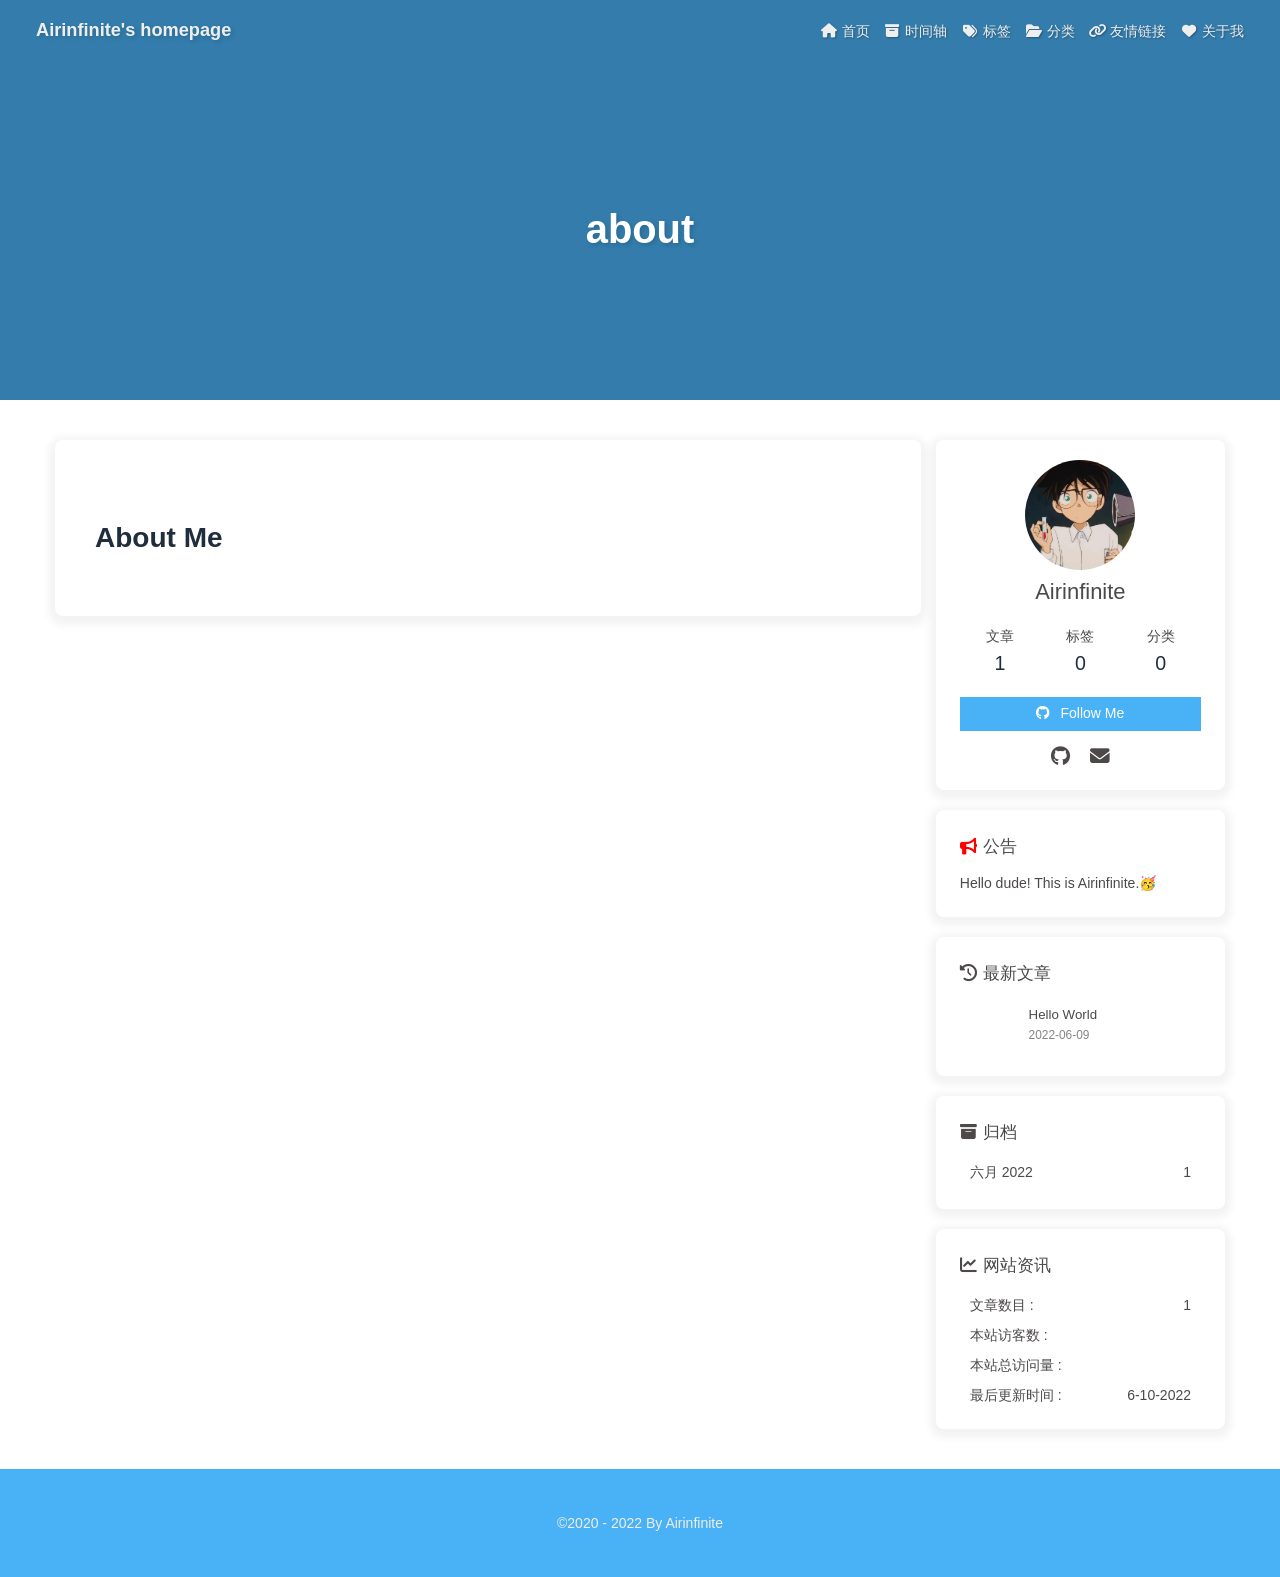
==== about/index.html @ 90420b39 "Site updated: 2022-06-10 19:58:50" ====
<!DOCTYPE html><html lang="zh-CN" data-theme="light"><head><meta charset="UTF-8"><meta http-equiv="X-UA-Compatible" content="IE=edge"><meta name="viewport" content="width=device-width, initial-scale=1.0, maximum-scale=1.0, user-scalable=no"><title>about | Airinfinite's homepage</title><meta name="author" content="Airinfinite"><meta name="copyright" content="Airinfinite"><meta name="format-detection" content="telephone=no"><meta name="theme-color" content="#ffffff"><meta name="description" content="About Me">
<meta property="og:type" content="website">
<meta property="og:title" content="about">
<meta property="og:url" content="https://airinfinite.cn/about/index.html">
<meta property="og:site_name" content="Airinfinite&#39;s homepage">
<meta property="og:description" content="About Me">
<meta property="og:locale" content="zh_CN">
<meta property="og:image" content="[data-uri]">
<meta property="article:published_time" content="2022-06-10T11:53:20.000Z">
<meta property="article:modified_time" content="2022-06-10T11:53:51.225Z">
<meta property="article:author" content="Airinfinite">
<meta name="twitter:card" content="summary">
<meta name="twitter:image" content="[data-uri]"><link rel="shortcut icon" href="/img/favicon.png"><link rel="canonical" href="https://airinfinite.cn/about/"><link rel="preconnect" href="//cdn.jsdelivr.net"/><link rel="preconnect" href="//busuanzi.ibruce.info"/><link rel="stylesheet" href="/css/index.css"><link rel="stylesheet" href="https://cdn.jsdelivr.net/npm/@fortawesome/fontawesome-free@6/css/all.min.css" media="print" onload="this.media='all'"><link rel="stylesheet" href="https://cdn.jsdelivr.net/npm/@fancyapps/ui/dist/fancybox.css" media="print" onload="this.media='all'"><script>const GLOBAL_CONFIG = { 
  root: '/',
  algolia: undefined,
  localSearch: undefined,
  translate: undefined,
  noticeOutdate: undefined,
  highlight: {"plugin":"highlighjs","highlightCopy":true,"highlightLang":true,"highlightHeightLimit":false},
  copy: {
    success: '复制成功',
    error: '复制错误',
    noSupport: '浏览器不支持'
  },
  relativeDate: {
    homepage: false,
    post: false
  },
  runtime: '',
  date_suffix: {
    just: '刚刚',
    min: '分钟前',
    hour: '小时前',
    day: '天前',
    month: '个月前'
  },
  copyright: undefined,
  lightbox: 'fancybox',
  Snackbar: undefined,
  source: {
    justifiedGallery: {
      js: 'https://cdn.jsdelivr.net/npm/flickr-justified-gallery@2/dist/fjGallery.min.js',
      css: 'https://cdn.jsdelivr.net/npm/flickr-justified-gallery@2/dist/fjGallery.min.css'
    }
  },
  isPhotoFigcaption: false,
  islazyload: false,
  isAnchor: false
}</script><script id="config-diff">var GLOBAL_CONFIG_SITE = {
  title: 'about',
  isPost: false,
  isHome: false,
  isHighlightShrink: false,
  isToc: false,
  postUpdate: '2022-06-10 19:53:51'
}</script><noscript><style type="text/css">
  #nav {
    opacity: 1
  }
  .justified-gallery img {
    opacity: 1
  }

  #recent-posts time,
  #post-meta time {
    display: inline !important
  }
</style></noscript><script>(win=>{
    win.saveToLocal = {
      set: function setWithExpiry(key, value, ttl) {
        if (ttl === 0) return
        const now = new Date()
        const expiryDay = ttl * 86400000
        const item = {
          value: value,
          expiry: now.getTime() + expiryDay,
        }
        localStorage.setItem(key, JSON.stringify(item))
      },

      get: function getWithExpiry(key) {
        const itemStr = localStorage.getItem(key)

        if (!itemStr) {
          return undefined
        }
        const item = JSON.parse(itemStr)
        const now = new Date()

        if (now.getTime() > item.expiry) {
          localStorage.removeItem(key)
          return undefined
        }
        return item.value
      }
    }
  
    win.getScript = url => new Promise((resolve, reject) => {
      const script = document.createElement('script')
      script.src = url
      script.async = true
      script.onerror = reject
      script.onload = script.onreadystatechange = function() {
        const loadState = this.readyState
        if (loadState && loadState !== 'loaded' && loadState !== 'complete') return
        script.onload = script.onreadystatechange = null
        resolve()
      }
      document.head.appendChild(script)
    })
  
      win.activateDarkMode = function () {
        document.documentElement.setAttribute('data-theme', 'dark')
        if (document.querySelector('meta[name="theme-color"]') !== null) {
          document.querySelector('meta[name="theme-color"]').setAttribute('content', '#0d0d0d')
        }
      }
      win.activateLightMode = function () {
        document.documentElement.setAttribute('data-theme', 'light')
        if (document.querySelector('meta[name="theme-color"]') !== null) {
          document.querySelector('meta[name="theme-color"]').setAttribute('content', '#ffffff')
        }
      }
      const t = saveToLocal.get('theme')
    
          const isDarkMode = window.matchMedia('(prefers-color-scheme: dark)').matches
          const isLightMode = window.matchMedia('(prefers-color-scheme: light)').matches
          const isNotSpecified = window.matchMedia('(prefers-color-scheme: no-preference)').matches
          const hasNoSupport = !isDarkMode && !isLightMode && !isNotSpecified

          if (t === undefined) {
            if (isLightMode) activateLightMode()
            else if (isDarkMode) activateDarkMode()
            else if (isNotSpecified || hasNoSupport) {
              const now = new Date()
              const hour = now.getHours()
              const isNight = hour <= 6 || hour >= 18
              isNight ? activateDarkMode() : activateLightMode()
            }
            window.matchMedia('(prefers-color-scheme: dark)').addListener(function (e) {
              if (saveToLocal.get('theme') === undefined) {
                e.matches ? activateDarkMode() : activateLightMode()
              }
            })
          } else if (t === 'light') activateLightMode()
          else activateDarkMode()
        
      const asideStatus = saveToLocal.get('aside-status')
      if (asideStatus !== undefined) {
        if (asideStatus === 'hide') {
          document.documentElement.classList.add('hide-aside')
        } else {
          document.documentElement.classList.remove('hide-aside')
        }
      }
    
    const detectApple = () => {
      if(/iPad|iPhone|iPod|Macintosh/.test(navigator.userAgent)){
        document.documentElement.classList.add('apple')
      }
    }
    detectApple()
    })(window)</script><meta name="generator" content="Hexo 6.2.0"></head><body><div id="sidebar"><div id="menu-mask"></div><div id="sidebar-menus"><div class="avatar-img is-center"><img src="/./img/avator.jpeg" onerror="onerror=null;src='/img/friend_404.gif'" alt="avatar"/></div><div class="sidebar-site-data site-data is-center"><a href="/archives/"><div class="headline">文章</div><div class="length-num">1</div></a><a href="/tags/"><div class="headline">标签</div><div class="length-num">0</div></a><a href="/categories/"><div class="headline">分类</div><div class="length-num">0</div></a></div><hr/><div class="menus_items"><div class="menus_item"><a class="site-page" href="/"><i class="fa-fw fas fa-home"></i><span> 首页</span></a></div><div class="menus_item"><a class="site-page" href="/archives/"><i class="fa-fw fas fa-archive"></i><span> 时间轴</span></a></div><div class="menus_item"><a class="site-page" href="/tags/"><i class="fa-fw fas fa-tags"></i><span> 标签</span></a></div><div class="menus_item"><a class="site-page" href="/categories/"><i class="fa-fw fas fa-folder-open"></i><span> 分类</span></a></div><div class="menus_item"><a class="site-page" href="/link/"><i class="fa-fw fas fa-link"></i><span> 友情链接</span></a></div><div class="menus_item"><a class="site-page" href="/about/"><i class="fa-fw fas fa-heart"></i><span> 关于我</span></a></div></div></div></div><div class="page" id="body-wrap"><header class="not-home-page" id="page-header"><nav id="nav"><span id="blog_name"><a id="site-name" href="/">Airinfinite's homepage</a></span><div id="menus"><div class="menus_items"><div class="menus_item"><a class="site-page" href="/"><i class="fa-fw fas fa-home"></i><span> 首页</span></a></div><div class="menus_item"><a class="site-page" href="/archives/"><i class="fa-fw fas fa-archive"></i><span> 时间轴</span></a></div><div class="menus_item"><a class="site-page" href="/tags/"><i class="fa-fw fas fa-tags"></i><span> 标签</span></a></div><div class="menus_item"><a class="site-page" href="/categories/"><i class="fa-fw fas fa-folder-open"></i><span> 分类</span></a></div><div class="menus_item"><a class="site-page" href="/link/"><i class="fa-fw fas fa-link"></i><span> 友情链接</span></a></div><div class="menus_item"><a class="site-page" href="/about/"><i class="fa-fw fas fa-heart"></i><span> 关于我</span></a></div></div><div id="toggle-menu"><a class="site-page"><i class="fas fa-bars fa-fw"></i></a></div></div></nav><div id="page-site-info"><h1 id="site-title">about</h1></div></header><main class="layout" id="content-inner"><div id="page"><div id="article-container"><h1 id="About-Me"><a href="#About-Me" class="headerlink" title="About Me"></a>About Me</h1></div></div><div class="aside-content" id="aside-content"><div class="card-widget card-info"><div class="is-center"><div class="avatar-img"><img src="/./img/avator.jpeg" onerror="this.onerror=null;this.src='/img/friend_404.gif'" alt="avatar"/></div><div class="author-info__name">Airinfinite</div><div class="author-info__description"></div></div><div class="card-info-data site-data is-center"><a href="/archives/"><div class="headline">文章</div><div class="length-num">1</div></a><a href="/tags/"><div class="headline">标签</div><div class="length-num">0</div></a><a href="/categories/"><div class="headline">分类</div><div class="length-num">0</div></a></div><a id="card-info-btn" target="_blank" rel="noopener" href="https://github.com/airinfinite"><i class="fab fa-github"></i><span>Follow Me</span></a><div class="card-info-social-icons is-center"><a class="social-icon" href="https://github.com/airinfinite" target="_blank" title="Github"><i class="fab fa-github"></i></a><a class="social-icon" href="mailto:airinfinite@gmail.com" target="_blank" title="Email"><i class="fas fa-envelope"></i></a></div></div><div class="card-widget card-announcement"><div class="item-headline"><i class="fas fa-bullhorn fa-shake"></i><span>公告</span></div><div class="announcement_content">Hello dude! This is Airinfinite.🥳</div></div><div class="sticky_layout"><div class="card-widget card-recent-post"><div class="item-headline"><i class="fas fa-history"></i><span>最新文章</span></div><div class="aside-list"><div class="aside-list-item"><a class="thumbnail" href="/2022/06/09/hello-world/" title="Hello World"><img src="[data-uri]" onerror="this.onerror=null;this.src='/img/404.jpg'" alt="Hello World"/></a><div class="content"><a class="title" href="/2022/06/09/hello-world/" title="Hello World">Hello World</a><time datetime="2022-06-09T02:58:01.010Z" title="发表于 2022-06-09 10:58:01">2022-06-09</time></div></div></div></div><div class="card-widget card-archives"><div class="item-headline"><i class="fas fa-archive"></i><span>归档</span></div><ul class="card-archive-list"><li class="card-archive-list-item"><a class="card-archive-list-link" href="/archives/2022/06/"><span class="card-archive-list-date">六月 2022</span><span class="card-archive-list-count">1</span></a></li></ul></div><div class="card-widget card-webinfo"><div class="item-headline"><i class="fas fa-chart-line"></i><span>网站资讯</span></div><div class="webinfo"><div class="webinfo-item"><div class="item-name">文章数目 :</div><div class="item-count">1</div></div><div class="webinfo-item"><div class="item-name">本站访客数 :</div><div class="item-count" id="busuanzi_value_site_uv"></div></div><div class="webinfo-item"><div class="item-name">本站总访问量 :</div><div class="item-count" id="busuanzi_value_site_pv"></div></div><div class="webinfo-item"><div class="item-name">最后更新时间 :</div><div class="item-count" id="last-push-date" data-lastPushDate="2022-06-10T11:58:47.302Z"></div></div></div></div></div></div></main><footer id="footer"><div id="footer-wrap"><div class="copyright">&copy;2020 - 2022 By Airinfinite</div></div></footer></div><div id="rightside"><div id="rightside-config-hide"><button id="darkmode" type="button" title="浅色和深色模式转换"><i class="fas fa-adjust"></i></button><button id="hide-aside-btn" type="button" title="单栏和双栏切换"><i class="fas fa-arrows-alt-h"></i></button></div><div id="rightside-config-show"><button id="rightside_config" type="button" title="设置"><i class="fas fa-cog fa-spin"></i></button><button id="go-up" type="button" title="回到顶部"><i class="fas fa-arrow-up"></i></button></div></div><div><script src="/js/utils.js"></script><script src="/js/main.js"></script><script src="https://cdn.jsdelivr.net/npm/@fancyapps/ui/dist/fancybox.umd.js"></script><div class="js-pjax"></div><script async data-pjax src="//busuanzi.ibruce.info/busuanzi/2.3/busuanzi.pure.mini.js"></script></div></body></html>
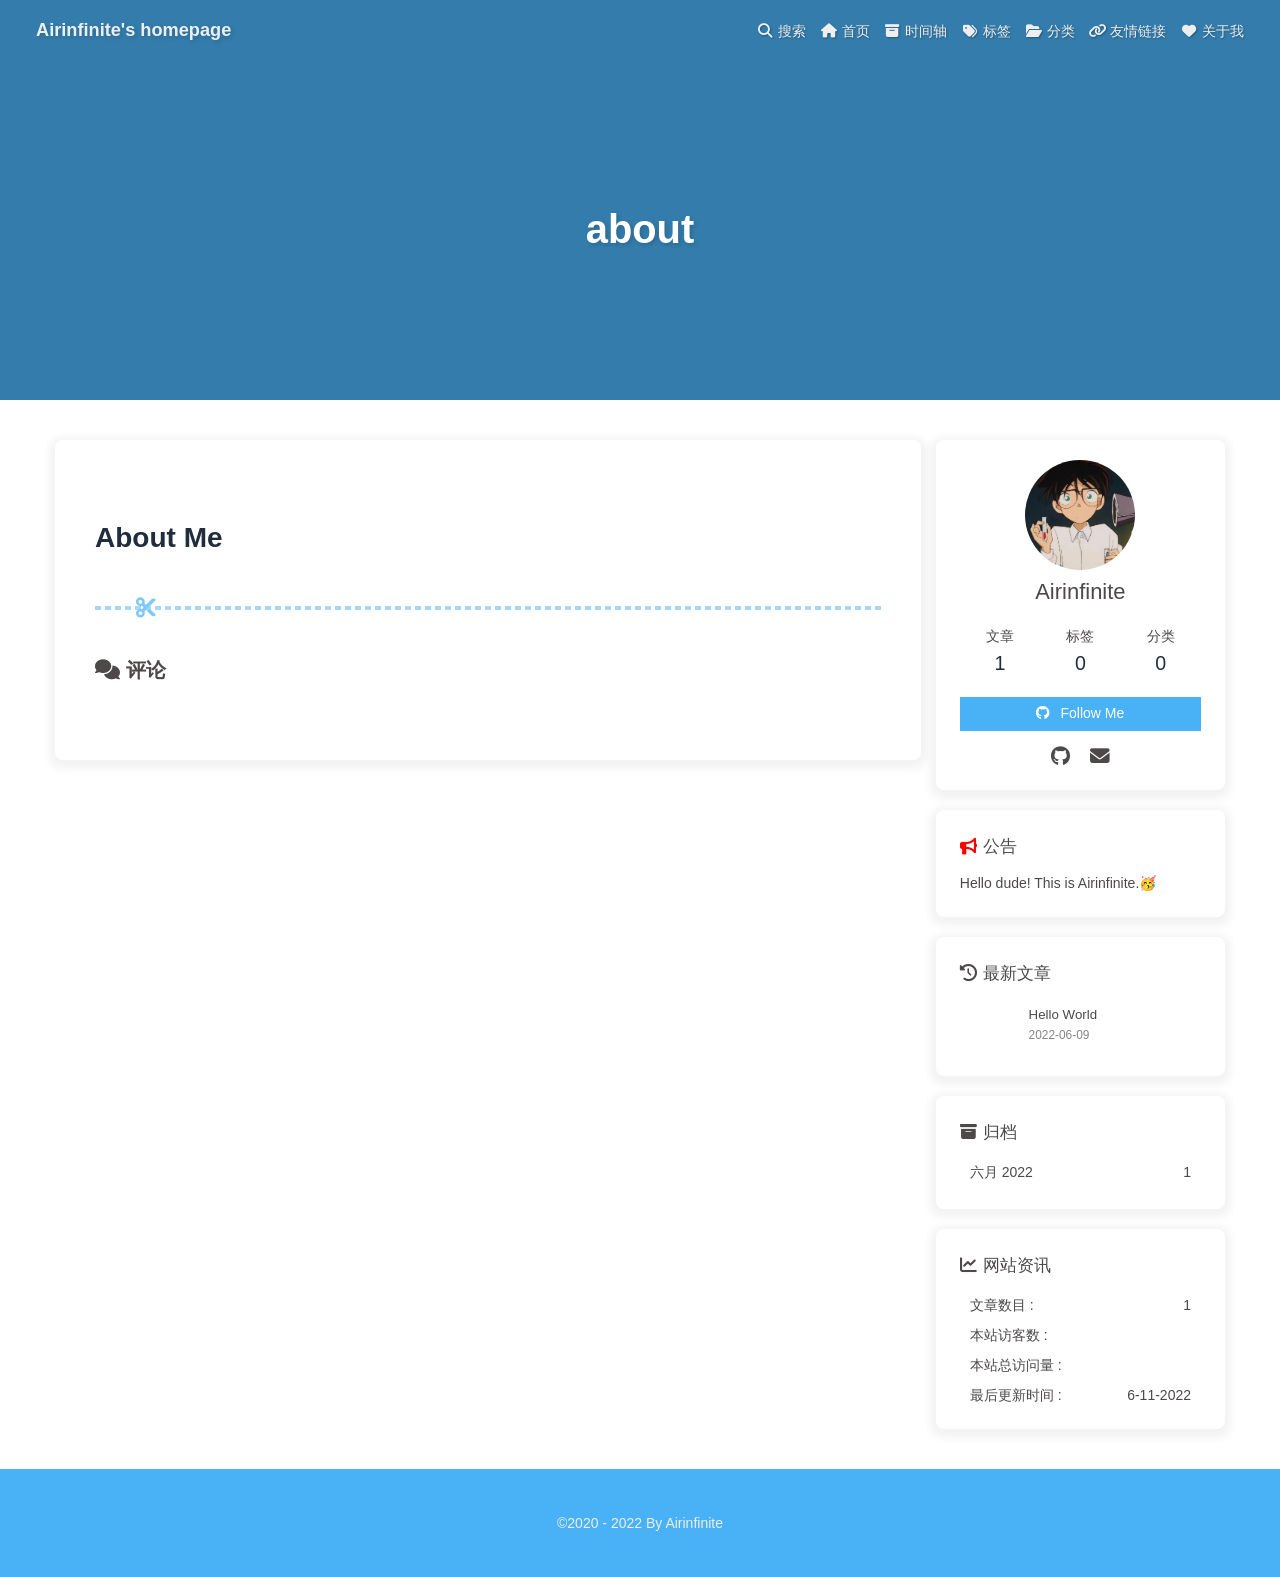
==== commit 81c37ab6: "Site updated: 2022-06-11 11:19:00" ====
--- a/about/index.html
+++ b/about/index.html
@@ -13,7 +13,7 @@
 <meta name="twitter:image" content="[data-uri]"><link rel="shortcut icon" href="/img/favicon.png"><link rel="canonical" href="https://airinfinite.cn/about/"><link rel="preconnect" href="//cdn.jsdelivr.net"/><link rel="preconnect" href="//busuanzi.ibruce.info"/><link rel="stylesheet" href="/css/index.css"><link rel="stylesheet" href="https://cdn.jsdelivr.net/npm/@fortawesome/fontawesome-free@6/css/all.min.css" media="print" onload="this.media='all'"><link rel="stylesheet" href="https://cdn.jsdelivr.net/npm/@fancyapps/ui/dist/fancybox.css" media="print" onload="this.media='all'"><script>const GLOBAL_CONFIG = { 
   root: '/',
   algolia: undefined,
-  localSearch: undefined,
+  localSearch: {"path":"/search.xml","preload":false,"languages":{"hits_empty":"找不到您查询的内容：${query}"}},
   translate: undefined,
   noticeOutdate: undefined,
   highlight: {"plugin":"highlighjs","highlightCopy":true,"highlightLang":true,"highlightHeightLimit":false},
@@ -160,4 +160,28 @@
       }
     }
     detectApple()
-    })(window)</script><meta name="generator" content="Hexo 6.2.0"></head><body><div id="sidebar"><div id="menu-mask"></div><div id="sidebar-menus"><div class="avatar-img is-center"><img src="/./img/avator.jpeg" onerror="onerror=null;src='/img/friend_404.gif'" alt="avatar"/></div><div class="sidebar-site-data site-data is-center"><a href="/archives/"><div class="headline">文章</div><div class="length-num">1</div></a><a href="/tags/"><div class="headline">标签</div><div class="length-num">0</div></a><a href="/categories/"><div class="headline">分类</div><div class="length-num">0</div></a></div><hr/><div class="menus_items"><div class="menus_item"><a class="site-page" href="/"><i class="fa-fw fas fa-home"></i><span> 首页</span></a></div><div class="menus_item"><a class="site-page" href="/archives/"><i class="fa-fw fas fa-archive"></i><span> 时间轴</span></a></div><div class="menus_item"><a class="site-page" href="/tags/"><i class="fa-fw fas fa-tags"></i><span> 标签</span></a></div><div class="menus_item"><a class="site-page" href="/categories/"><i class="fa-fw fas fa-folder-open"></i><span> 分类</span></a></div><div class="menus_item"><a class="site-page" href="/link/"><i class="fa-fw fas fa-link"></i><span> 友情链接</span></a></div><div class="menus_item"><a class="site-page" href="/about/"><i class="fa-fw fas fa-heart"></i><span> 关于我</span></a></div></div></div></div><div class="page" id="body-wrap"><header class="not-home-page" id="page-header"><nav id="nav"><span id="blog_name"><a id="site-name" href="/">Airinfinite's homepage</a></span><div id="menus"><div class="menus_items"><div class="menus_item"><a class="site-page" href="/"><i class="fa-fw fas fa-home"></i><span> 首页</span></a></div><div class="menus_item"><a class="site-page" href="/archives/"><i class="fa-fw fas fa-archive"></i><span> 时间轴</span></a></div><div class="menus_item"><a class="site-page" href="/tags/"><i class="fa-fw fas fa-tags"></i><span> 标签</span></a></div><div class="menus_item"><a class="site-page" href="/categories/"><i class="fa-fw fas fa-folder-open"></i><span> 分类</span></a></div><div class="menus_item"><a class="site-page" href="/link/"><i class="fa-fw fas fa-link"></i><span> 友情链接</span></a></div><div class="menus_item"><a class="site-page" href="/about/"><i class="fa-fw fas fa-heart"></i><span> 关于我</span></a></div></div><div id="toggle-menu"><a class="site-page"><i class="fas fa-bars fa-fw"></i></a></div></div></nav><div id="page-site-info"><h1 id="site-title">about</h1></div></header><main class="layout" id="content-inner"><div id="page"><div id="article-container"><h1 id="About-Me"><a href="#About-Me" class="headerlink" title="About Me"></a>About Me</h1></div></div><div class="aside-content" id="aside-content"><div class="card-widget card-info"><div class="is-center"><div class="avatar-img"><img src="/./img/avator.jpeg" onerror="this.onerror=null;this.src='/img/friend_404.gif'" alt="avatar"/></div><div class="author-info__name">Airinfinite</div><div class="author-info__description"></div></div><div class="card-info-data site-data is-center"><a href="/archives/"><div class="headline">文章</div><div class="length-num">1</div></a><a href="/tags/"><div class="headline">标签</div><div class="length-num">0</div></a><a href="/categories/"><div class="headline">分类</div><div class="length-num">0</div></a></div><a id="card-info-btn" target="_blank" rel="noopener" href="https://github.com/airinfinite"><i class="fab fa-github"></i><span>Follow Me</span></a><div class="card-info-social-icons is-center"><a class="social-icon" href="https://github.com/airinfinite" target="_blank" title="Github"><i class="fab fa-github"></i></a><a class="social-icon" href="mailto:airinfinite@gmail.com" target="_blank" title="Email"><i class="fas fa-envelope"></i></a></div></div><div class="card-widget card-announcement"><div class="item-headline"><i class="fas fa-bullhorn fa-shake"></i><span>公告</span></div><div class="announcement_content">Hello dude! This is Airinfinite.🥳</div></div><div class="sticky_layout"><div class="card-widget card-recent-post"><div class="item-headline"><i class="fas fa-history"></i><span>最新文章</span></div><div class="aside-list"><div class="aside-list-item"><a class="thumbnail" href="/2022/06/09/hello-world/" title="Hello World"><img src="[data-uri]" onerror="this.onerror=null;this.src='/img/404.jpg'" alt="Hello World"/></a><div class="content"><a class="title" href="/2022/06/09/hello-world/" title="Hello World">Hello World</a><time datetime="2022-06-09T02:58:01.010Z" title="发表于 2022-06-09 10:58:01">2022-06-09</time></div></div></div></div><div class="card-widget card-archives"><div class="item-headline"><i class="fas fa-archive"></i><span>归档</span></div><ul class="card-archive-list"><li class="card-archive-list-item"><a class="card-archive-list-link" href="/archives/2022/06/"><span class="card-archive-list-date">六月 2022</span><span class="card-archive-list-count">1</span></a></li></ul></div><div class="card-widget card-webinfo"><div class="item-headline"><i class="fas fa-chart-line"></i><span>网站资讯</span></div><div class="webinfo"><div class="webinfo-item"><div class="item-name">文章数目 :</div><div class="item-count">1</div></div><div class="webinfo-item"><div class="item-name">本站访客数 :</div><div class="item-count" id="busuanzi_value_site_uv"></div></div><div class="webinfo-item"><div class="item-name">本站总访问量 :</div><div class="item-count" id="busuanzi_value_site_pv"></div></div><div class="webinfo-item"><div class="item-name">最后更新时间 :</div><div class="item-count" id="last-push-date" data-lastPushDate="2022-06-10T11:58:47.302Z"></div></div></div></div></div></div></main><footer id="footer"><div id="footer-wrap"><div class="copyright">&copy;2020 - 2022 By Airinfinite</div></div></footer></div><div id="rightside"><div id="rightside-config-hide"><button id="darkmode" type="button" title="浅色和深色模式转换"><i class="fas fa-adjust"></i></button><button id="hide-aside-btn" type="button" title="单栏和双栏切换"><i class="fas fa-arrows-alt-h"></i></button></div><div id="rightside-config-show"><button id="rightside_config" type="button" title="设置"><i class="fas fa-cog fa-spin"></i></button><button id="go-up" type="button" title="回到顶部"><i class="fas fa-arrow-up"></i></button></div></div><div><script src="/js/utils.js"></script><script src="/js/main.js"></script><script src="https://cdn.jsdelivr.net/npm/@fancyapps/ui/dist/fancybox.umd.js"></script><div class="js-pjax"></div><script async data-pjax src="//busuanzi.ibruce.info/busuanzi/2.3/busuanzi.pure.mini.js"></script></div></body></html>+    })(window)</script><meta name="generator" content="Hexo 6.2.0"></head><body><div id="sidebar"><div id="menu-mask"></div><div id="sidebar-menus"><div class="avatar-img is-center"><img src="/./img/avator.jpeg" onerror="onerror=null;src='/img/friend_404.gif'" alt="avatar"/></div><div class="sidebar-site-data site-data is-center"><a href="/archives/"><div class="headline">文章</div><div class="length-num">1</div></a><a href="/tags/"><div class="headline">标签</div><div class="length-num">0</div></a><a href="/categories/"><div class="headline">分类</div><div class="length-num">0</div></a></div><hr/><div class="menus_items"><div class="menus_item"><a class="site-page" href="/"><i class="fa-fw fas fa-home"></i><span> 首页</span></a></div><div class="menus_item"><a class="site-page" href="/archives/"><i class="fa-fw fas fa-archive"></i><span> 时间轴</span></a></div><div class="menus_item"><a class="site-page" href="/tags/"><i class="fa-fw fas fa-tags"></i><span> 标签</span></a></div><div class="menus_item"><a class="site-page" href="/categories/"><i class="fa-fw fas fa-folder-open"></i><span> 分类</span></a></div><div class="menus_item"><a class="site-page" href="/link/"><i class="fa-fw fas fa-link"></i><span> 友情链接</span></a></div><div class="menus_item"><a class="site-page" href="/about/"><i class="fa-fw fas fa-heart"></i><span> 关于我</span></a></div></div></div></div><div class="page" id="body-wrap"><header class="not-home-page" id="page-header"><nav id="nav"><span id="blog_name"><a id="site-name" href="/">Airinfinite's homepage</a></span><div id="menus"><div id="search-button"><a class="site-page social-icon search"><i class="fas fa-search fa-fw"></i><span> 搜索</span></a></div><div class="menus_items"><div class="menus_item"><a class="site-page" href="/"><i class="fa-fw fas fa-home"></i><span> 首页</span></a></div><div class="menus_item"><a class="site-page" href="/archives/"><i class="fa-fw fas fa-archive"></i><span> 时间轴</span></a></div><div class="menus_item"><a class="site-page" href="/tags/"><i class="fa-fw fas fa-tags"></i><span> 标签</span></a></div><div class="menus_item"><a class="site-page" href="/categories/"><i class="fa-fw fas fa-folder-open"></i><span> 分类</span></a></div><div class="menus_item"><a class="site-page" href="/link/"><i class="fa-fw fas fa-link"></i><span> 友情链接</span></a></div><div class="menus_item"><a class="site-page" href="/about/"><i class="fa-fw fas fa-heart"></i><span> 关于我</span></a></div></div><div id="toggle-menu"><a class="site-page"><i class="fas fa-bars fa-fw"></i></a></div></div></nav><div id="page-site-info"><h1 id="site-title">about</h1></div></header><main class="layout" id="content-inner"><div id="page"><div id="article-container"><h1 id="About-Me"><a href="#About-Me" class="headerlink" title="About Me"></a>About Me</h1></div><hr/><div id="post-comment"><div class="comment-head"><div class="comment-headline"><i class="fas fa-comments fa-fw"></i><span> 评论</span></div></div><div class="comment-wrap"><div><div id="lv-container" data-id="city" data-uid="MTAyMC81NjU4NS8zMzA0OA=="></div></div></div></div></div><div class="aside-content" id="aside-content"><div class="card-widget card-info"><div class="is-center"><div class="avatar-img"><img src="/./img/avator.jpeg" onerror="this.onerror=null;this.src='/img/friend_404.gif'" alt="avatar"/></div><div class="author-info__name">Airinfinite</div><div class="author-info__description"></div></div><div class="card-info-data site-data is-center"><a href="/archives/"><div class="headline">文章</div><div class="length-num">1</div></a><a href="/tags/"><div class="headline">标签</div><div class="length-num">0</div></a><a href="/categories/"><div class="headline">分类</div><div class="length-num">0</div></a></div><a id="card-info-btn" target="_blank" rel="noopener" href="https://github.com/airinfinite"><i class="fab fa-github"></i><span>Follow Me</span></a><div class="card-info-social-icons is-center"><a class="social-icon" href="https://github.com/airinfinite" target="_blank" title="Github"><i class="fab fa-github"></i></a><a class="social-icon" href="mailto:airinfinite@gmail.com" target="_blank" title="Email"><i class="fas fa-envelope"></i></a></div></div><div class="card-widget card-announcement"><div class="item-headline"><i class="fas fa-bullhorn fa-shake"></i><span>公告</span></div><div class="announcement_content">Hello dude! This is Airinfinite.🥳</div></div><div class="sticky_layout"><div class="card-widget card-recent-post"><div class="item-headline"><i class="fas fa-history"></i><span>最新文章</span></div><div class="aside-list"><div class="aside-list-item"><a class="thumbnail" href="/2022/06/09/hello-world/" title="Hello World"><img src="[data-uri]" onerror="this.onerror=null;this.src='/img/404.jpg'" alt="Hello World"/></a><div class="content"><a class="title" href="/2022/06/09/hello-world/" title="Hello World">Hello World</a><time datetime="2022-06-09T02:58:01.010Z" title="发表于 2022-06-09 10:58:01">2022-06-09</time></div></div></div></div><div class="card-widget card-archives"><div class="item-headline"><i class="fas fa-archive"></i><span>归档</span></div><ul class="card-archive-list"><li class="card-archive-list-item"><a class="card-archive-list-link" href="/archives/2022/06/"><span class="card-archive-list-date">六月 2022</span><span class="card-archive-list-count">1</span></a></li></ul></div><div class="card-widget card-webinfo"><div class="item-headline"><i class="fas fa-chart-line"></i><span>网站资讯</span></div><div class="webinfo"><div class="webinfo-item"><div class="item-name">文章数目 :</div><div class="item-count">1</div></div><div class="webinfo-item"><div class="item-name">本站访客数 :</div><div class="item-count" id="busuanzi_value_site_uv"></div></div><div class="webinfo-item"><div class="item-name">本站总访问量 :</div><div class="item-count" id="busuanzi_value_site_pv"></div></div><div class="webinfo-item"><div class="item-name">最后更新时间 :</div><div class="item-count" id="last-push-date" data-lastPushDate="2022-06-11T03:18:56.464Z"></div></div></div></div></div></div></main><footer id="footer"><div id="footer-wrap"><div class="copyright">&copy;2020 - 2022 By Airinfinite</div></div></footer></div><div id="rightside"><div id="rightside-config-hide"><button id="darkmode" type="button" title="浅色和深色模式转换"><i class="fas fa-adjust"></i></button><button id="hide-aside-btn" type="button" title="单栏和双栏切换"><i class="fas fa-arrows-alt-h"></i></button></div><div id="rightside-config-show"><button id="rightside_config" type="button" title="设置"><i class="fas fa-cog fa-spin"></i></button><a id="to_comment" href="#post-comment" title="直达评论"><i class="fas fa-comments"></i></a><button id="go-up" type="button" title="回到顶部"><i class="fas fa-arrow-up"></i></button></div></div><div id="local-search"><div class="search-dialog"><nav class="search-nav"><span class="search-dialog-title">搜索</span><span id="loading-status"></span><button class="search-close-button"><i class="fas fa-times"></i></button></nav><div class="is-center" id="loading-database"><i class="fas fa-spinner fa-pulse"></i><span>  数据库加载中</span></div><div class="search-wrap"><div id="local-search-input"><div class="local-search-box"><input class="local-search-box--input" placeholder="搜索文章" type="text"/></div></div><hr/><div id="local-search-results"></div></div></div><div id="search-mask"></div></div><div><script src="/js/utils.js"></script><script src="/js/main.js"></script><script src="https://cdn.jsdelivr.net/npm/@fancyapps/ui/dist/fancybox.umd.js"></script><script src="/js/search/local-search.js"></script><div class="js-pjax"><script>function loadLivere () {
+  if (typeof LivereTower === 'object') {
+    window.LivereTower.init()
+  }
+  else {
+    (function(d, s) {
+        var j, e = d.getElementsByTagName(s)[0];
+        if (typeof LivereTower === 'function') { return; }
+        j = d.createElement(s);
+        j.src = 'https://cdn-city.livere.com/js/embed.dist.js';
+        j.async = true;
+        e.parentNode.insertBefore(j, e);
+    })(document, 'script');
+  }
+}
+
+if ('Livere' === 'Livere' || !false) {
+  if (false) btf.loadComment(document.getElementById('lv-container'), loadLivere)
+  else loadLivere()
+}
+else {
+  function loadOtherComment () {
+    loadLivere()
+  }
+}</script></div><script async data-pjax src="//busuanzi.ibruce.info/busuanzi/2.3/busuanzi.pure.mini.js"></script></div></body></html>
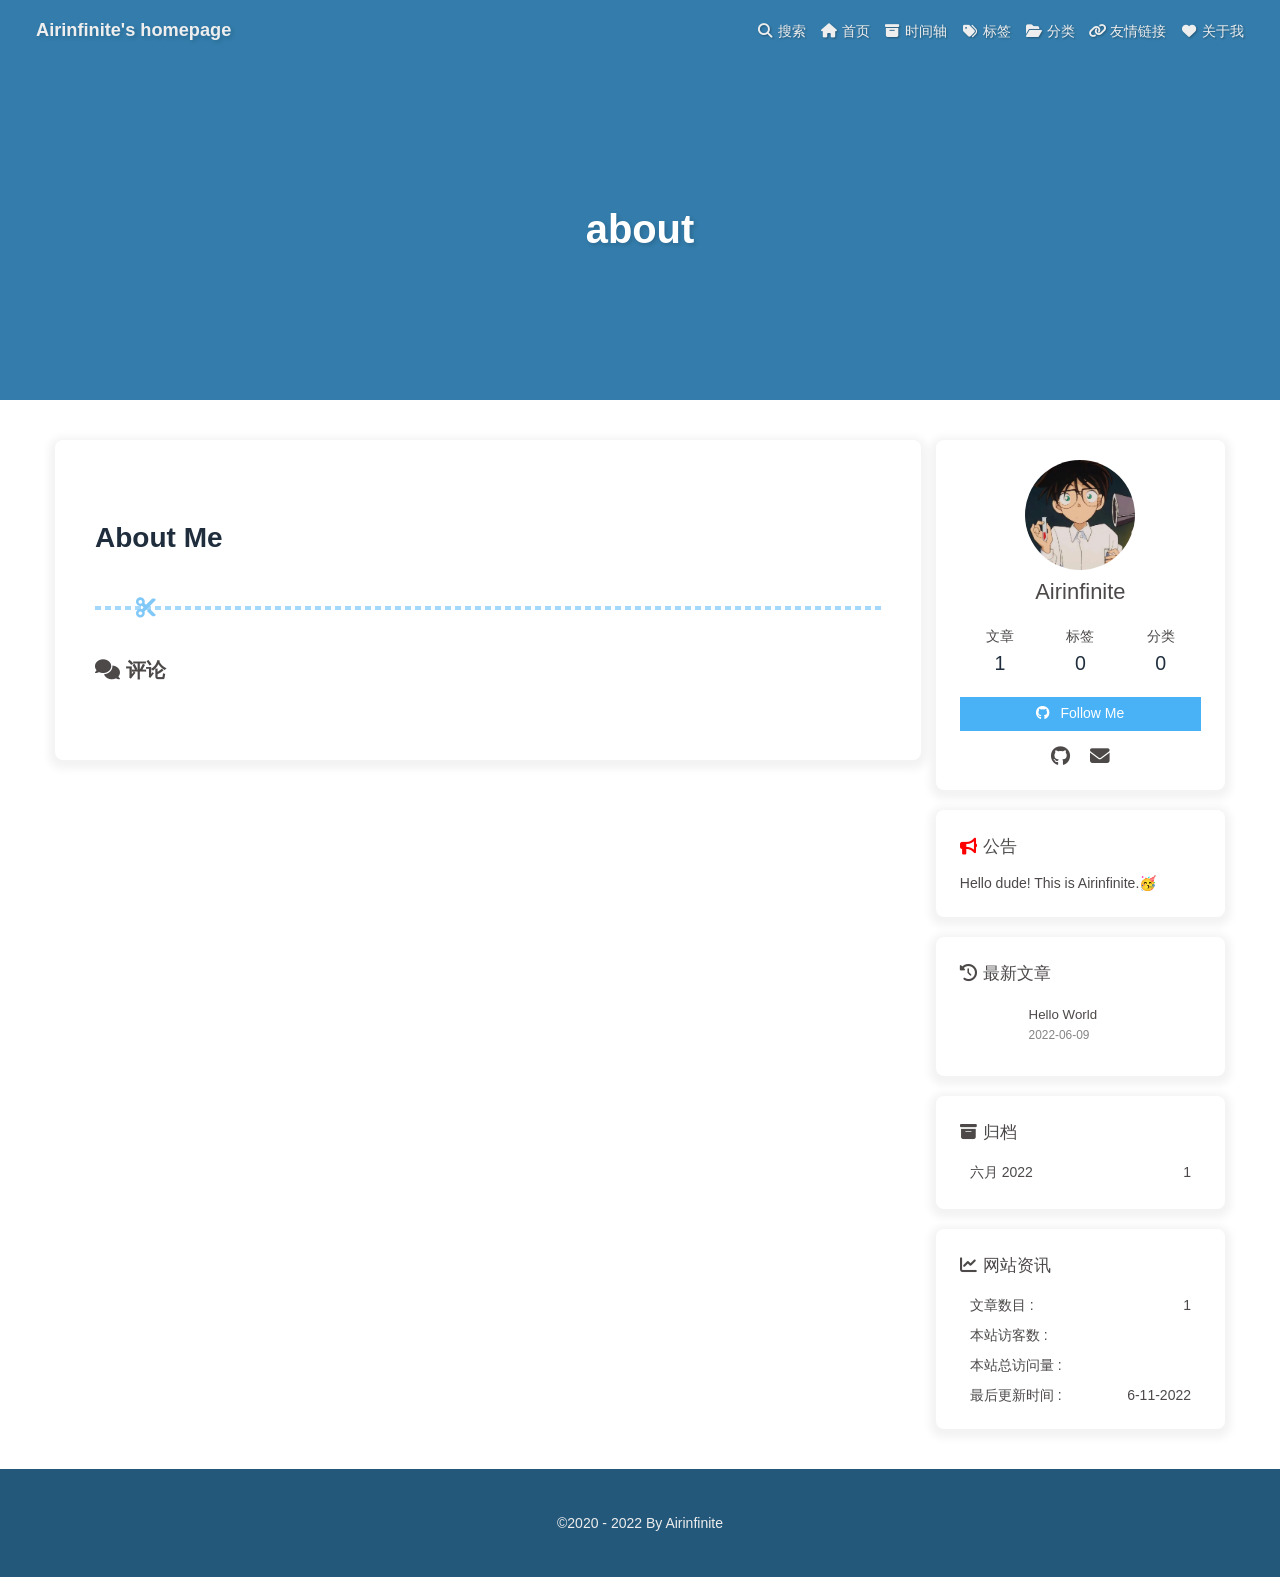
==== commit a5367d86: "Site updated: 2022-06-11 12:04:00" ====
--- a/about/index.html
+++ b/about/index.html
@@ -160,7 +160,7 @@
       }
     }
     detectApple()
-    })(window)</script><meta name="generator" content="Hexo 6.2.0"></head><body><div id="sidebar"><div id="menu-mask"></div><div id="sidebar-menus"><div class="avatar-img is-center"><img src="/./img/avator.jpeg" onerror="onerror=null;src='/img/friend_404.gif'" alt="avatar"/></div><div class="sidebar-site-data site-data is-center"><a href="/archives/"><div class="headline">文章</div><div class="length-num">1</div></a><a href="/tags/"><div class="headline">标签</div><div class="length-num">0</div></a><a href="/categories/"><div class="headline">分类</div><div class="length-num">0</div></a></div><hr/><div class="menus_items"><div class="menus_item"><a class="site-page" href="/"><i class="fa-fw fas fa-home"></i><span> 首页</span></a></div><div class="menus_item"><a class="site-page" href="/archives/"><i class="fa-fw fas fa-archive"></i><span> 时间轴</span></a></div><div class="menus_item"><a class="site-page" href="/tags/"><i class="fa-fw fas fa-tags"></i><span> 标签</span></a></div><div class="menus_item"><a class="site-page" href="/categories/"><i class="fa-fw fas fa-folder-open"></i><span> 分类</span></a></div><div class="menus_item"><a class="site-page" href="/link/"><i class="fa-fw fas fa-link"></i><span> 友情链接</span></a></div><div class="menus_item"><a class="site-page" href="/about/"><i class="fa-fw fas fa-heart"></i><span> 关于我</span></a></div></div></div></div><div class="page" id="body-wrap"><header class="not-home-page" id="page-header"><nav id="nav"><span id="blog_name"><a id="site-name" href="/">Airinfinite's homepage</a></span><div id="menus"><div id="search-button"><a class="site-page social-icon search"><i class="fas fa-search fa-fw"></i><span> 搜索</span></a></div><div class="menus_items"><div class="menus_item"><a class="site-page" href="/"><i class="fa-fw fas fa-home"></i><span> 首页</span></a></div><div class="menus_item"><a class="site-page" href="/archives/"><i class="fa-fw fas fa-archive"></i><span> 时间轴</span></a></div><div class="menus_item"><a class="site-page" href="/tags/"><i class="fa-fw fas fa-tags"></i><span> 标签</span></a></div><div class="menus_item"><a class="site-page" href="/categories/"><i class="fa-fw fas fa-folder-open"></i><span> 分类</span></a></div><div class="menus_item"><a class="site-page" href="/link/"><i class="fa-fw fas fa-link"></i><span> 友情链接</span></a></div><div class="menus_item"><a class="site-page" href="/about/"><i class="fa-fw fas fa-heart"></i><span> 关于我</span></a></div></div><div id="toggle-menu"><a class="site-page"><i class="fas fa-bars fa-fw"></i></a></div></div></nav><div id="page-site-info"><h1 id="site-title">about</h1></div></header><main class="layout" id="content-inner"><div id="page"><div id="article-container"><h1 id="About-Me"><a href="#About-Me" class="headerlink" title="About Me"></a>About Me</h1></div><hr/><div id="post-comment"><div class="comment-head"><div class="comment-headline"><i class="fas fa-comments fa-fw"></i><span> 评论</span></div></div><div class="comment-wrap"><div><div id="lv-container" data-id="city" data-uid="MTAyMC81NjU4NS8zMzA0OA=="></div></div></div></div></div><div class="aside-content" id="aside-content"><div class="card-widget card-info"><div class="is-center"><div class="avatar-img"><img src="/./img/avator.jpeg" onerror="this.onerror=null;this.src='/img/friend_404.gif'" alt="avatar"/></div><div class="author-info__name">Airinfinite</div><div class="author-info__description"></div></div><div class="card-info-data site-data is-center"><a href="/archives/"><div class="headline">文章</div><div class="length-num">1</div></a><a href="/tags/"><div class="headline">标签</div><div class="length-num">0</div></a><a href="/categories/"><div class="headline">分类</div><div class="length-num">0</div></a></div><a id="card-info-btn" target="_blank" rel="noopener" href="https://github.com/airinfinite"><i class="fab fa-github"></i><span>Follow Me</span></a><div class="card-info-social-icons is-center"><a class="social-icon" href="https://github.com/airinfinite" target="_blank" title="Github"><i class="fab fa-github"></i></a><a class="social-icon" href="mailto:airinfinite@gmail.com" target="_blank" title="Email"><i class="fas fa-envelope"></i></a></div></div><div class="card-widget card-announcement"><div class="item-headline"><i class="fas fa-bullhorn fa-shake"></i><span>公告</span></div><div class="announcement_content">Hello dude! This is Airinfinite.🥳</div></div><div class="sticky_layout"><div class="card-widget card-recent-post"><div class="item-headline"><i class="fas fa-history"></i><span>最新文章</span></div><div class="aside-list"><div class="aside-list-item"><a class="thumbnail" href="/2022/06/09/hello-world/" title="Hello World"><img src="[data-uri]" onerror="this.onerror=null;this.src='/img/404.jpg'" alt="Hello World"/></a><div class="content"><a class="title" href="/2022/06/09/hello-world/" title="Hello World">Hello World</a><time datetime="2022-06-09T02:58:01.010Z" title="发表于 2022-06-09 10:58:01">2022-06-09</time></div></div></div></div><div class="card-widget card-archives"><div class="item-headline"><i class="fas fa-archive"></i><span>归档</span></div><ul class="card-archive-list"><li class="card-archive-list-item"><a class="card-archive-list-link" href="/archives/2022/06/"><span class="card-archive-list-date">六月 2022</span><span class="card-archive-list-count">1</span></a></li></ul></div><div class="card-widget card-webinfo"><div class="item-headline"><i class="fas fa-chart-line"></i><span>网站资讯</span></div><div class="webinfo"><div class="webinfo-item"><div class="item-name">文章数目 :</div><div class="item-count">1</div></div><div class="webinfo-item"><div class="item-name">本站访客数 :</div><div class="item-count" id="busuanzi_value_site_uv"></div></div><div class="webinfo-item"><div class="item-name">本站总访问量 :</div><div class="item-count" id="busuanzi_value_site_pv"></div></div><div class="webinfo-item"><div class="item-name">最后更新时间 :</div><div class="item-count" id="last-push-date" data-lastPushDate="2022-06-11T03:18:56.464Z"></div></div></div></div></div></div></main><footer id="footer"><div id="footer-wrap"><div class="copyright">&copy;2020 - 2022 By Airinfinite</div></div></footer></div><div id="rightside"><div id="rightside-config-hide"><button id="darkmode" type="button" title="浅色和深色模式转换"><i class="fas fa-adjust"></i></button><button id="hide-aside-btn" type="button" title="单栏和双栏切换"><i class="fas fa-arrows-alt-h"></i></button></div><div id="rightside-config-show"><button id="rightside_config" type="button" title="设置"><i class="fas fa-cog fa-spin"></i></button><a id="to_comment" href="#post-comment" title="直达评论"><i class="fas fa-comments"></i></a><button id="go-up" type="button" title="回到顶部"><i class="fas fa-arrow-up"></i></button></div></div><div id="local-search"><div class="search-dialog"><nav class="search-nav"><span class="search-dialog-title">搜索</span><span id="loading-status"></span><button class="search-close-button"><i class="fas fa-times"></i></button></nav><div class="is-center" id="loading-database"><i class="fas fa-spinner fa-pulse"></i><span>  数据库加载中</span></div><div class="search-wrap"><div id="local-search-input"><div class="local-search-box"><input class="local-search-box--input" placeholder="搜索文章" type="text"/></div></div><hr/><div id="local-search-results"></div></div></div><div id="search-mask"></div></div><div><script src="/js/utils.js"></script><script src="/js/main.js"></script><script src="https://cdn.jsdelivr.net/npm/@fancyapps/ui/dist/fancybox.umd.js"></script><script src="/js/search/local-search.js"></script><div class="js-pjax"><script>function loadLivere () {
+    })(window)</script><meta name="generator" content="Hexo 6.2.0"></head><body><div id="sidebar"><div id="menu-mask"></div><div id="sidebar-menus"><div class="avatar-img is-center"><img src="/./img/avator.jpeg" onerror="onerror=null;src='/img/friend_404.gif'" alt="avatar"/></div><div class="sidebar-site-data site-data is-center"><a href="/archives/"><div class="headline">文章</div><div class="length-num">1</div></a><a href="/tags/"><div class="headline">标签</div><div class="length-num">0</div></a><a href="/categories/"><div class="headline">分类</div><div class="length-num">0</div></a></div><hr/><div class="menus_items"><div class="menus_item"><a class="site-page" href="/"><i class="fa-fw fas fa-home"></i><span> 首页</span></a></div><div class="menus_item"><a class="site-page" href="/archives/"><i class="fa-fw fas fa-archive"></i><span> 时间轴</span></a></div><div class="menus_item"><a class="site-page" href="/tags/"><i class="fa-fw fas fa-tags"></i><span> 标签</span></a></div><div class="menus_item"><a class="site-page" href="/categories/"><i class="fa-fw fas fa-folder-open"></i><span> 分类</span></a></div><div class="menus_item"><a class="site-page" href="/link/"><i class="fa-fw fas fa-link"></i><span> 友情链接</span></a></div><div class="menus_item"><a class="site-page" href="/about/"><i class="fa-fw fas fa-heart"></i><span> 关于我</span></a></div></div></div></div><div class="page" id="body-wrap"><header class="not-home-page" id="page-header"><nav id="nav"><span id="blog_name"><a id="site-name" href="/">Airinfinite's homepage</a></span><div id="menus"><div id="search-button"><a class="site-page social-icon search"><i class="fas fa-search fa-fw"></i><span> 搜索</span></a></div><div class="menus_items"><div class="menus_item"><a class="site-page" href="/"><i class="fa-fw fas fa-home"></i><span> 首页</span></a></div><div class="menus_item"><a class="site-page" href="/archives/"><i class="fa-fw fas fa-archive"></i><span> 时间轴</span></a></div><div class="menus_item"><a class="site-page" href="/tags/"><i class="fa-fw fas fa-tags"></i><span> 标签</span></a></div><div class="menus_item"><a class="site-page" href="/categories/"><i class="fa-fw fas fa-folder-open"></i><span> 分类</span></a></div><div class="menus_item"><a class="site-page" href="/link/"><i class="fa-fw fas fa-link"></i><span> 友情链接</span></a></div><div class="menus_item"><a class="site-page" href="/about/"><i class="fa-fw fas fa-heart"></i><span> 关于我</span></a></div></div><div id="toggle-menu"><a class="site-page"><i class="fas fa-bars fa-fw"></i></a></div></div></nav><div id="page-site-info"><h1 id="site-title">about</h1></div></header><main class="layout" id="content-inner"><div id="page"><div id="article-container"><h1 id="About-Me"><a href="#About-Me" class="headerlink" title="About Me"></a>About Me</h1></div><hr/><div id="post-comment"><div class="comment-head"><div class="comment-headline"><i class="fas fa-comments fa-fw"></i><span> 评论</span></div></div><div class="comment-wrap"><div><div id="lv-container" data-id="city" data-uid="MTAyMC81NjU4NS8zMzA0OA=="></div></div></div></div></div><div class="aside-content" id="aside-content"><div class="card-widget card-info"><div class="is-center"><div class="avatar-img"><img src="/./img/avator.jpeg" onerror="this.onerror=null;this.src='/img/friend_404.gif'" alt="avatar"/></div><div class="author-info__name">Airinfinite</div><div class="author-info__description"></div></div><div class="card-info-data site-data is-center"><a href="/archives/"><div class="headline">文章</div><div class="length-num">1</div></a><a href="/tags/"><div class="headline">标签</div><div class="length-num">0</div></a><a href="/categories/"><div class="headline">分类</div><div class="length-num">0</div></a></div><a id="card-info-btn" target="_blank" rel="noopener" href="https://github.com/airinfinite"><i class="fab fa-github"></i><span>Follow Me</span></a><div class="card-info-social-icons is-center"><a class="social-icon" href="https://github.com/airinfinite" target="_blank" title="Github"><i class="fab fa-github"></i></a><a class="social-icon" href="mailto:airinfinite@gmail.com" target="_blank" title="Email"><i class="fas fa-envelope"></i></a></div></div><div class="card-widget card-announcement"><div class="item-headline"><i class="fas fa-bullhorn fa-shake"></i><span>公告</span></div><div class="announcement_content">Hello dude! This is Airinfinite.🥳</div></div><div class="sticky_layout"><div class="card-widget card-recent-post"><div class="item-headline"><i class="fas fa-history"></i><span>最新文章</span></div><div class="aside-list"><div class="aside-list-item"><a class="thumbnail" href="/2022/06/09/hello-world/" title="Hello World"><img src="[data-uri]" onerror="this.onerror=null;this.src='/img/404.jpg'" alt="Hello World"/></a><div class="content"><a class="title" href="/2022/06/09/hello-world/" title="Hello World">Hello World</a><time datetime="2022-06-09T02:58:01.010Z" title="发表于 2022-06-09 10:58:01">2022-06-09</time></div></div></div></div><div class="card-widget card-archives"><div class="item-headline"><i class="fas fa-archive"></i><span>归档</span></div><ul class="card-archive-list"><li class="card-archive-list-item"><a class="card-archive-list-link" href="/archives/2022/06/"><span class="card-archive-list-date">六月 2022</span><span class="card-archive-list-count">1</span></a></li></ul></div><div class="card-widget card-webinfo"><div class="item-headline"><i class="fas fa-chart-line"></i><span>网站资讯</span></div><div class="webinfo"><div class="webinfo-item"><div class="item-name">文章数目 :</div><div class="item-count">1</div></div><div class="webinfo-item"><div class="item-name">本站访客数 :</div><div class="item-count" id="busuanzi_value_site_uv"></div></div><div class="webinfo-item"><div class="item-name">本站总访问量 :</div><div class="item-count" id="busuanzi_value_site_pv"></div></div><div class="webinfo-item"><div class="item-name">最后更新时间 :</div><div class="item-count" id="last-push-date" data-lastPushDate="2022-06-11T04:03:57.518Z"></div></div></div></div></div></div></main><footer id="footer"><div id="footer-wrap"><div class="copyright">&copy;2020 - 2022 By Airinfinite</div></div></footer></div><div id="rightside"><div id="rightside-config-hide"><button id="darkmode" type="button" title="浅色和深色模式转换"><i class="fas fa-adjust"></i></button><button id="hide-aside-btn" type="button" title="单栏和双栏切换"><i class="fas fa-arrows-alt-h"></i></button></div><div id="rightside-config-show"><button id="rightside_config" type="button" title="设置"><i class="fas fa-cog fa-spin"></i></button><a id="to_comment" href="#post-comment" title="直达评论"><i class="fas fa-comments"></i></a><button id="go-up" type="button" title="回到顶部"><i class="fas fa-arrow-up"></i></button></div></div><div id="local-search"><div class="search-dialog"><nav class="search-nav"><span class="search-dialog-title">搜索</span><span id="loading-status"></span><button class="search-close-button"><i class="fas fa-times"></i></button></nav><div class="is-center" id="loading-database"><i class="fas fa-spinner fa-pulse"></i><span>  数据库加载中</span></div><div class="search-wrap"><div id="local-search-input"><div class="local-search-box"><input class="local-search-box--input" placeholder="搜索文章" type="text"/></div></div><hr/><div id="local-search-results"></div></div></div><div id="search-mask"></div></div><div><script src="/js/utils.js"></script><script src="/js/main.js"></script><script src="https://cdn.jsdelivr.net/npm/@fancyapps/ui/dist/fancybox.umd.js"></script><script src="/js/search/local-search.js"></script><div class="js-pjax"><script>function loadLivere () {
   if (typeof LivereTower === 'object') {
     window.LivereTower.init()
   }
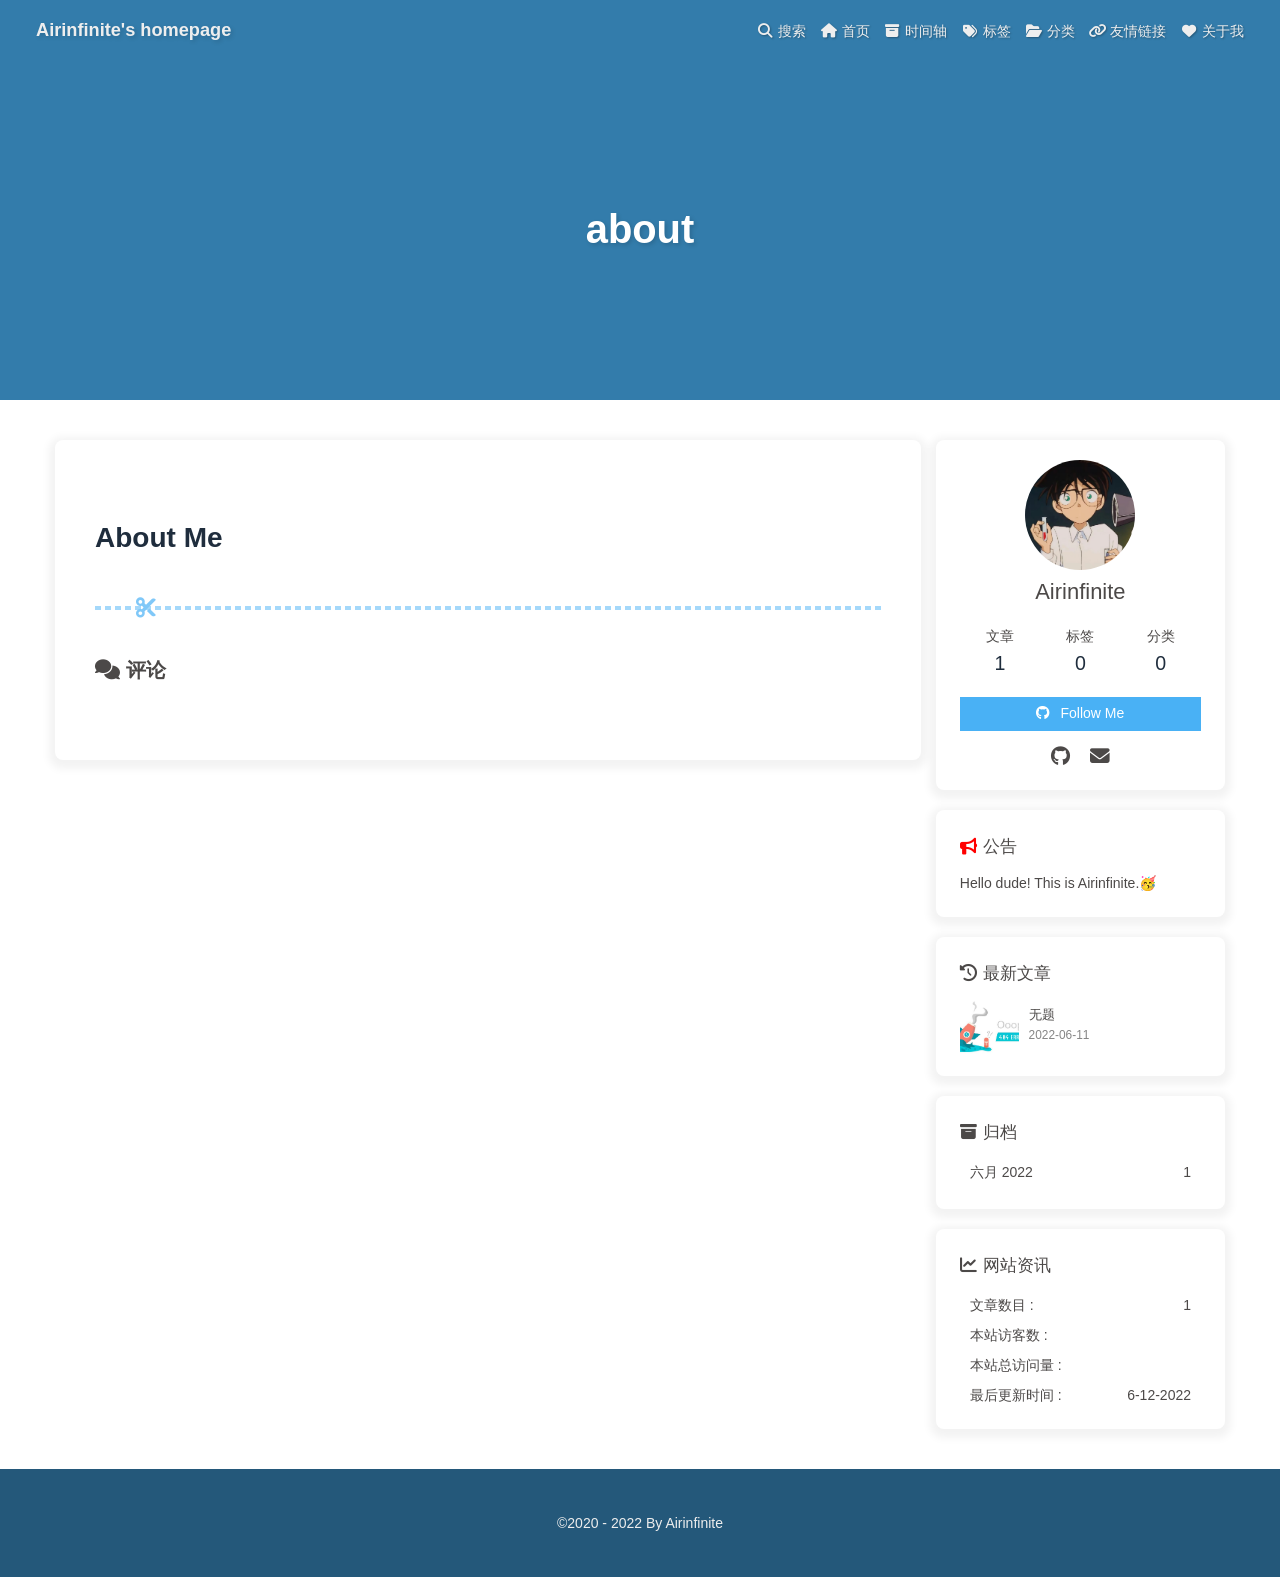
==== commit df1c9102: "Site updated: 2022-06-12 14:59:26" ====
--- a/about/index.html
+++ b/about/index.html
@@ -5,12 +5,12 @@
 <meta property="og:site_name" content="Airinfinite&#39;s homepage">
 <meta property="og:description" content="About Me">
 <meta property="og:locale" content="zh_CN">
-<meta property="og:image" content="[data-uri]">
+<meta property="og:image" content="https://i.loli.net/2020/05/01/gkihqEjXxJ5UZ1C.jpg">
 <meta property="article:published_time" content="2022-06-10T11:53:20.000Z">
 <meta property="article:modified_time" content="2022-06-10T11:53:51.225Z">
 <meta property="article:author" content="Airinfinite">
 <meta name="twitter:card" content="summary">
-<meta name="twitter:image" content="[data-uri]"><link rel="shortcut icon" href="/img/favicon.png"><link rel="canonical" href="https://airinfinite.cn/about/"><link rel="preconnect" href="//cdn.jsdelivr.net"/><link rel="preconnect" href="//busuanzi.ibruce.info"/><link rel="stylesheet" href="/css/index.css"><link rel="stylesheet" href="https://cdn.jsdelivr.net/npm/@fortawesome/fontawesome-free@6/css/all.min.css" media="print" onload="this.media='all'"><link rel="stylesheet" href="https://cdn.jsdelivr.net/npm/@fancyapps/ui/dist/fancybox.css" media="print" onload="this.media='all'"><script>const GLOBAL_CONFIG = { 
+<meta name="twitter:image" content="https://i.loli.net/2020/05/01/gkihqEjXxJ5UZ1C.jpg"><link rel="shortcut icon" href="/img/favicon.png"><link rel="canonical" href="https://airinfinite.cn/about/"><link rel="preconnect" href="//cdn.jsdelivr.net"/><link rel="preconnect" href="//busuanzi.ibruce.info"/><link rel="stylesheet" href="/css/index.css"><link rel="stylesheet" href="https://cdn.jsdelivr.net/npm/@fortawesome/fontawesome-free@6/css/all.min.css" media="print" onload="this.media='all'"><link rel="stylesheet" href="https://cdn.jsdelivr.net/npm/@fancyapps/ui/dist/fancybox.css" media="print" onload="this.media='all'"><script>const GLOBAL_CONFIG = { 
   root: '/',
   algolia: undefined,
   localSearch: {"path":"/search.xml","preload":false,"languages":{"hits_empty":"找不到您查询的内容：${query}"}},
@@ -160,7 +160,7 @@
       }
     }
     detectApple()
-    })(window)</script><meta name="generator" content="Hexo 6.2.0"></head><body><div id="sidebar"><div id="menu-mask"></div><div id="sidebar-menus"><div class="avatar-img is-center"><img src="/./img/avator.jpeg" onerror="onerror=null;src='/img/friend_404.gif'" alt="avatar"/></div><div class="sidebar-site-data site-data is-center"><a href="/archives/"><div class="headline">文章</div><div class="length-num">1</div></a><a href="/tags/"><div class="headline">标签</div><div class="length-num">0</div></a><a href="/categories/"><div class="headline">分类</div><div class="length-num">0</div></a></div><hr/><div class="menus_items"><div class="menus_item"><a class="site-page" href="/"><i class="fa-fw fas fa-home"></i><span> 首页</span></a></div><div class="menus_item"><a class="site-page" href="/archives/"><i class="fa-fw fas fa-archive"></i><span> 时间轴</span></a></div><div class="menus_item"><a class="site-page" href="/tags/"><i class="fa-fw fas fa-tags"></i><span> 标签</span></a></div><div class="menus_item"><a class="site-page" href="/categories/"><i class="fa-fw fas fa-folder-open"></i><span> 分类</span></a></div><div class="menus_item"><a class="site-page" href="/link/"><i class="fa-fw fas fa-link"></i><span> 友情链接</span></a></div><div class="menus_item"><a class="site-page" href="/about/"><i class="fa-fw fas fa-heart"></i><span> 关于我</span></a></div></div></div></div><div class="page" id="body-wrap"><header class="not-home-page" id="page-header"><nav id="nav"><span id="blog_name"><a id="site-name" href="/">Airinfinite's homepage</a></span><div id="menus"><div id="search-button"><a class="site-page social-icon search"><i class="fas fa-search fa-fw"></i><span> 搜索</span></a></div><div class="menus_items"><div class="menus_item"><a class="site-page" href="/"><i class="fa-fw fas fa-home"></i><span> 首页</span></a></div><div class="menus_item"><a class="site-page" href="/archives/"><i class="fa-fw fas fa-archive"></i><span> 时间轴</span></a></div><div class="menus_item"><a class="site-page" href="/tags/"><i class="fa-fw fas fa-tags"></i><span> 标签</span></a></div><div class="menus_item"><a class="site-page" href="/categories/"><i class="fa-fw fas fa-folder-open"></i><span> 分类</span></a></div><div class="menus_item"><a class="site-page" href="/link/"><i class="fa-fw fas fa-link"></i><span> 友情链接</span></a></div><div class="menus_item"><a class="site-page" href="/about/"><i class="fa-fw fas fa-heart"></i><span> 关于我</span></a></div></div><div id="toggle-menu"><a class="site-page"><i class="fas fa-bars fa-fw"></i></a></div></div></nav><div id="page-site-info"><h1 id="site-title">about</h1></div></header><main class="layout" id="content-inner"><div id="page"><div id="article-container"><h1 id="About-Me"><a href="#About-Me" class="headerlink" title="About Me"></a>About Me</h1></div><hr/><div id="post-comment"><div class="comment-head"><div class="comment-headline"><i class="fas fa-comments fa-fw"></i><span> 评论</span></div></div><div class="comment-wrap"><div><div id="lv-container" data-id="city" data-uid="MTAyMC81NjU4NS8zMzA0OA=="></div></div></div></div></div><div class="aside-content" id="aside-content"><div class="card-widget card-info"><div class="is-center"><div class="avatar-img"><img src="/./img/avator.jpeg" onerror="this.onerror=null;this.src='/img/friend_404.gif'" alt="avatar"/></div><div class="author-info__name">Airinfinite</div><div class="author-info__description"></div></div><div class="card-info-data site-data is-center"><a href="/archives/"><div class="headline">文章</div><div class="length-num">1</div></a><a href="/tags/"><div class="headline">标签</div><div class="length-num">0</div></a><a href="/categories/"><div class="headline">分类</div><div class="length-num">0</div></a></div><a id="card-info-btn" target="_blank" rel="noopener" href="https://github.com/airinfinite"><i class="fab fa-github"></i><span>Follow Me</span></a><div class="card-info-social-icons is-center"><a class="social-icon" href="https://github.com/airinfinite" target="_blank" title="Github"><i class="fab fa-github"></i></a><a class="social-icon" href="mailto:airinfinite@gmail.com" target="_blank" title="Email"><i class="fas fa-envelope"></i></a></div></div><div class="card-widget card-announcement"><div class="item-headline"><i class="fas fa-bullhorn fa-shake"></i><span>公告</span></div><div class="announcement_content">Hello dude! This is Airinfinite.🥳</div></div><div class="sticky_layout"><div class="card-widget card-recent-post"><div class="item-headline"><i class="fas fa-history"></i><span>最新文章</span></div><div class="aside-list"><div class="aside-list-item"><a class="thumbnail" href="/2022/06/09/hello-world/" title="Hello World"><img src="[data-uri]" onerror="this.onerror=null;this.src='/img/404.jpg'" alt="Hello World"/></a><div class="content"><a class="title" href="/2022/06/09/hello-world/" title="Hello World">Hello World</a><time datetime="2022-06-09T02:58:01.010Z" title="发表于 2022-06-09 10:58:01">2022-06-09</time></div></div></div></div><div class="card-widget card-archives"><div class="item-headline"><i class="fas fa-archive"></i><span>归档</span></div><ul class="card-archive-list"><li class="card-archive-list-item"><a class="card-archive-list-link" href="/archives/2022/06/"><span class="card-archive-list-date">六月 2022</span><span class="card-archive-list-count">1</span></a></li></ul></div><div class="card-widget card-webinfo"><div class="item-headline"><i class="fas fa-chart-line"></i><span>网站资讯</span></div><div class="webinfo"><div class="webinfo-item"><div class="item-name">文章数目 :</div><div class="item-count">1</div></div><div class="webinfo-item"><div class="item-name">本站访客数 :</div><div class="item-count" id="busuanzi_value_site_uv"></div></div><div class="webinfo-item"><div class="item-name">本站总访问量 :</div><div class="item-count" id="busuanzi_value_site_pv"></div></div><div class="webinfo-item"><div class="item-name">最后更新时间 :</div><div class="item-count" id="last-push-date" data-lastPushDate="2022-06-11T04:03:57.518Z"></div></div></div></div></div></div></main><footer id="footer"><div id="footer-wrap"><div class="copyright">&copy;2020 - 2022 By Airinfinite</div></div></footer></div><div id="rightside"><div id="rightside-config-hide"><button id="darkmode" type="button" title="浅色和深色模式转换"><i class="fas fa-adjust"></i></button><button id="hide-aside-btn" type="button" title="单栏和双栏切换"><i class="fas fa-arrows-alt-h"></i></button></div><div id="rightside-config-show"><button id="rightside_config" type="button" title="设置"><i class="fas fa-cog fa-spin"></i></button><a id="to_comment" href="#post-comment" title="直达评论"><i class="fas fa-comments"></i></a><button id="go-up" type="button" title="回到顶部"><i class="fas fa-arrow-up"></i></button></div></div><div id="local-search"><div class="search-dialog"><nav class="search-nav"><span class="search-dialog-title">搜索</span><span id="loading-status"></span><button class="search-close-button"><i class="fas fa-times"></i></button></nav><div class="is-center" id="loading-database"><i class="fas fa-spinner fa-pulse"></i><span>  数据库加载中</span></div><div class="search-wrap"><div id="local-search-input"><div class="local-search-box"><input class="local-search-box--input" placeholder="搜索文章" type="text"/></div></div><hr/><div id="local-search-results"></div></div></div><div id="search-mask"></div></div><div><script src="/js/utils.js"></script><script src="/js/main.js"></script><script src="https://cdn.jsdelivr.net/npm/@fancyapps/ui/dist/fancybox.umd.js"></script><script src="/js/search/local-search.js"></script><div class="js-pjax"><script>function loadLivere () {
+    })(window)</script><meta name="generator" content="Hexo 6.2.0"></head><body><div id="sidebar"><div id="menu-mask"></div><div id="sidebar-menus"><div class="avatar-img is-center"><img src="/./img/avator.jpeg" onerror="onerror=null;src='/img/friend_404.gif'" alt="avatar"/></div><div class="sidebar-site-data site-data is-center"><a href="/archives/"><div class="headline">文章</div><div class="length-num">1</div></a><a href="/tags/"><div class="headline">标签</div><div class="length-num">0</div></a><a href="/categories/"><div class="headline">分类</div><div class="length-num">0</div></a></div><hr/><div class="menus_items"><div class="menus_item"><a class="site-page" href="/"><i class="fa-fw fas fa-home"></i><span> 首页</span></a></div><div class="menus_item"><a class="site-page" href="/archives/"><i class="fa-fw fas fa-archive"></i><span> 时间轴</span></a></div><div class="menus_item"><a class="site-page" href="/tags/"><i class="fa-fw fas fa-tags"></i><span> 标签</span></a></div><div class="menus_item"><a class="site-page" href="/categories/"><i class="fa-fw fas fa-folder-open"></i><span> 分类</span></a></div><div class="menus_item"><a class="site-page" href="/link/"><i class="fa-fw fas fa-link"></i><span> 友情链接</span></a></div><div class="menus_item"><a class="site-page" href="/about/"><i class="fa-fw fas fa-heart"></i><span> 关于我</span></a></div></div></div></div><div class="page" id="body-wrap"><header class="not-home-page" id="page-header"><nav id="nav"><span id="blog_name"><a id="site-name" href="/">Airinfinite's homepage</a></span><div id="menus"><div id="search-button"><a class="site-page social-icon search"><i class="fas fa-search fa-fw"></i><span> 搜索</span></a></div><div class="menus_items"><div class="menus_item"><a class="site-page" href="/"><i class="fa-fw fas fa-home"></i><span> 首页</span></a></div><div class="menus_item"><a class="site-page" href="/archives/"><i class="fa-fw fas fa-archive"></i><span> 时间轴</span></a></div><div class="menus_item"><a class="site-page" href="/tags/"><i class="fa-fw fas fa-tags"></i><span> 标签</span></a></div><div class="menus_item"><a class="site-page" href="/categories/"><i class="fa-fw fas fa-folder-open"></i><span> 分类</span></a></div><div class="menus_item"><a class="site-page" href="/link/"><i class="fa-fw fas fa-link"></i><span> 友情链接</span></a></div><div class="menus_item"><a class="site-page" href="/about/"><i class="fa-fw fas fa-heart"></i><span> 关于我</span></a></div></div><div id="toggle-menu"><a class="site-page"><i class="fas fa-bars fa-fw"></i></a></div></div></nav><div id="page-site-info"><h1 id="site-title">about</h1></div></header><main class="layout" id="content-inner"><div id="page"><div id="article-container"><h1 id="About-Me"><a href="#About-Me" class="headerlink" title="About Me"></a>About Me</h1></div><hr/><div id="post-comment"><div class="comment-head"><div class="comment-headline"><i class="fas fa-comments fa-fw"></i><span> 评论</span></div></div><div class="comment-wrap"><div><div id="lv-container" data-id="city" data-uid="MTAyMC81NjU4NS8zMzA0OA=="></div></div></div></div></div><div class="aside-content" id="aside-content"><div class="card-widget card-info"><div class="is-center"><div class="avatar-img"><img src="/./img/avator.jpeg" onerror="this.onerror=null;this.src='/img/friend_404.gif'" alt="avatar"/></div><div class="author-info__name">Airinfinite</div><div class="author-info__description"></div></div><div class="card-info-data site-data is-center"><a href="/archives/"><div class="headline">文章</div><div class="length-num">1</div></a><a href="/tags/"><div class="headline">标签</div><div class="length-num">0</div></a><a href="/categories/"><div class="headline">分类</div><div class="length-num">0</div></a></div><a id="card-info-btn" target="_blank" rel="noopener" href="https://github.com/airinfinite"><i class="fab fa-github"></i><span>Follow Me</span></a><div class="card-info-social-icons is-center"><a class="social-icon" href="https://github.com/airinfinite" target="_blank" title="Github"><i class="fab fa-github"></i></a><a class="social-icon" href="mailto:airinfinite@gmail.com" target="_blank" title="Email"><i class="fas fa-envelope"></i></a></div></div><div class="card-widget card-announcement"><div class="item-headline"><i class="fas fa-bullhorn fa-shake"></i><span>公告</span></div><div class="announcement_content">Hello dude! This is Airinfinite.🥳</div></div><div class="sticky_layout"><div class="card-widget card-recent-post"><div class="item-headline"><i class="fas fa-history"></i><span>最新文章</span></div><div class="aside-list"><div class="aside-list-item"><a class="thumbnail" href="/2022/06/11/HelloWorld/" title="无题"><img src="https://i.loli.net/2020/05/01/gkihqEjXxJ5UZ1C.jpg" onerror="this.onerror=null;this.src='/img/404.jpg'" alt="无题"/></a><div class="content"><a class="title" href="/2022/06/11/HelloWorld/" title="无题">无题</a><time datetime="2022-06-11T11:02:10.257Z" title="发表于 2022-06-11 19:02:10">2022-06-11</time></div></div></div></div><div class="card-widget card-archives"><div class="item-headline"><i class="fas fa-archive"></i><span>归档</span></div><ul class="card-archive-list"><li class="card-archive-list-item"><a class="card-archive-list-link" href="/archives/2022/06/"><span class="card-archive-list-date">六月 2022</span><span class="card-archive-list-count">1</span></a></li></ul></div><div class="card-widget card-webinfo"><div class="item-headline"><i class="fas fa-chart-line"></i><span>网站资讯</span></div><div class="webinfo"><div class="webinfo-item"><div class="item-name">文章数目 :</div><div class="item-count">1</div></div><div class="webinfo-item"><div class="item-name">本站访客数 :</div><div class="item-count" id="busuanzi_value_site_uv"></div></div><div class="webinfo-item"><div class="item-name">本站总访问量 :</div><div class="item-count" id="busuanzi_value_site_pv"></div></div><div class="webinfo-item"><div class="item-name">最后更新时间 :</div><div class="item-count" id="last-push-date" data-lastPushDate="2022-06-12T06:59:22.806Z"></div></div></div></div></div></div></main><footer id="footer"><div id="footer-wrap"><div class="copyright">&copy;2020 - 2022 By Airinfinite</div></div></footer></div><div id="rightside"><div id="rightside-config-hide"><button id="darkmode" type="button" title="浅色和深色模式转换"><i class="fas fa-adjust"></i></button><button id="hide-aside-btn" type="button" title="单栏和双栏切换"><i class="fas fa-arrows-alt-h"></i></button></div><div id="rightside-config-show"><button id="rightside_config" type="button" title="设置"><i class="fas fa-cog fa-spin"></i></button><a id="to_comment" href="#post-comment" title="直达评论"><i class="fas fa-comments"></i></a><button id="go-up" type="button" title="回到顶部"><i class="fas fa-arrow-up"></i></button></div></div><div id="local-search"><div class="search-dialog"><nav class="search-nav"><span class="search-dialog-title">搜索</span><span id="loading-status"></span><button class="search-close-button"><i class="fas fa-times"></i></button></nav><div class="is-center" id="loading-database"><i class="fas fa-spinner fa-pulse"></i><span>  数据库加载中</span></div><div class="search-wrap"><div id="local-search-input"><div class="local-search-box"><input class="local-search-box--input" placeholder="搜索文章" type="text"/></div></div><hr/><div id="local-search-results"></div></div></div><div id="search-mask"></div></div><div><script src="/js/utils.js"></script><script src="/js/main.js"></script><script src="https://cdn.jsdelivr.net/npm/@fancyapps/ui/dist/fancybox.umd.js"></script><script src="/js/search/local-search.js"></script><div class="js-pjax"><script>function loadLivere () {
   if (typeof LivereTower === 'object') {
     window.LivereTower.init()
   }
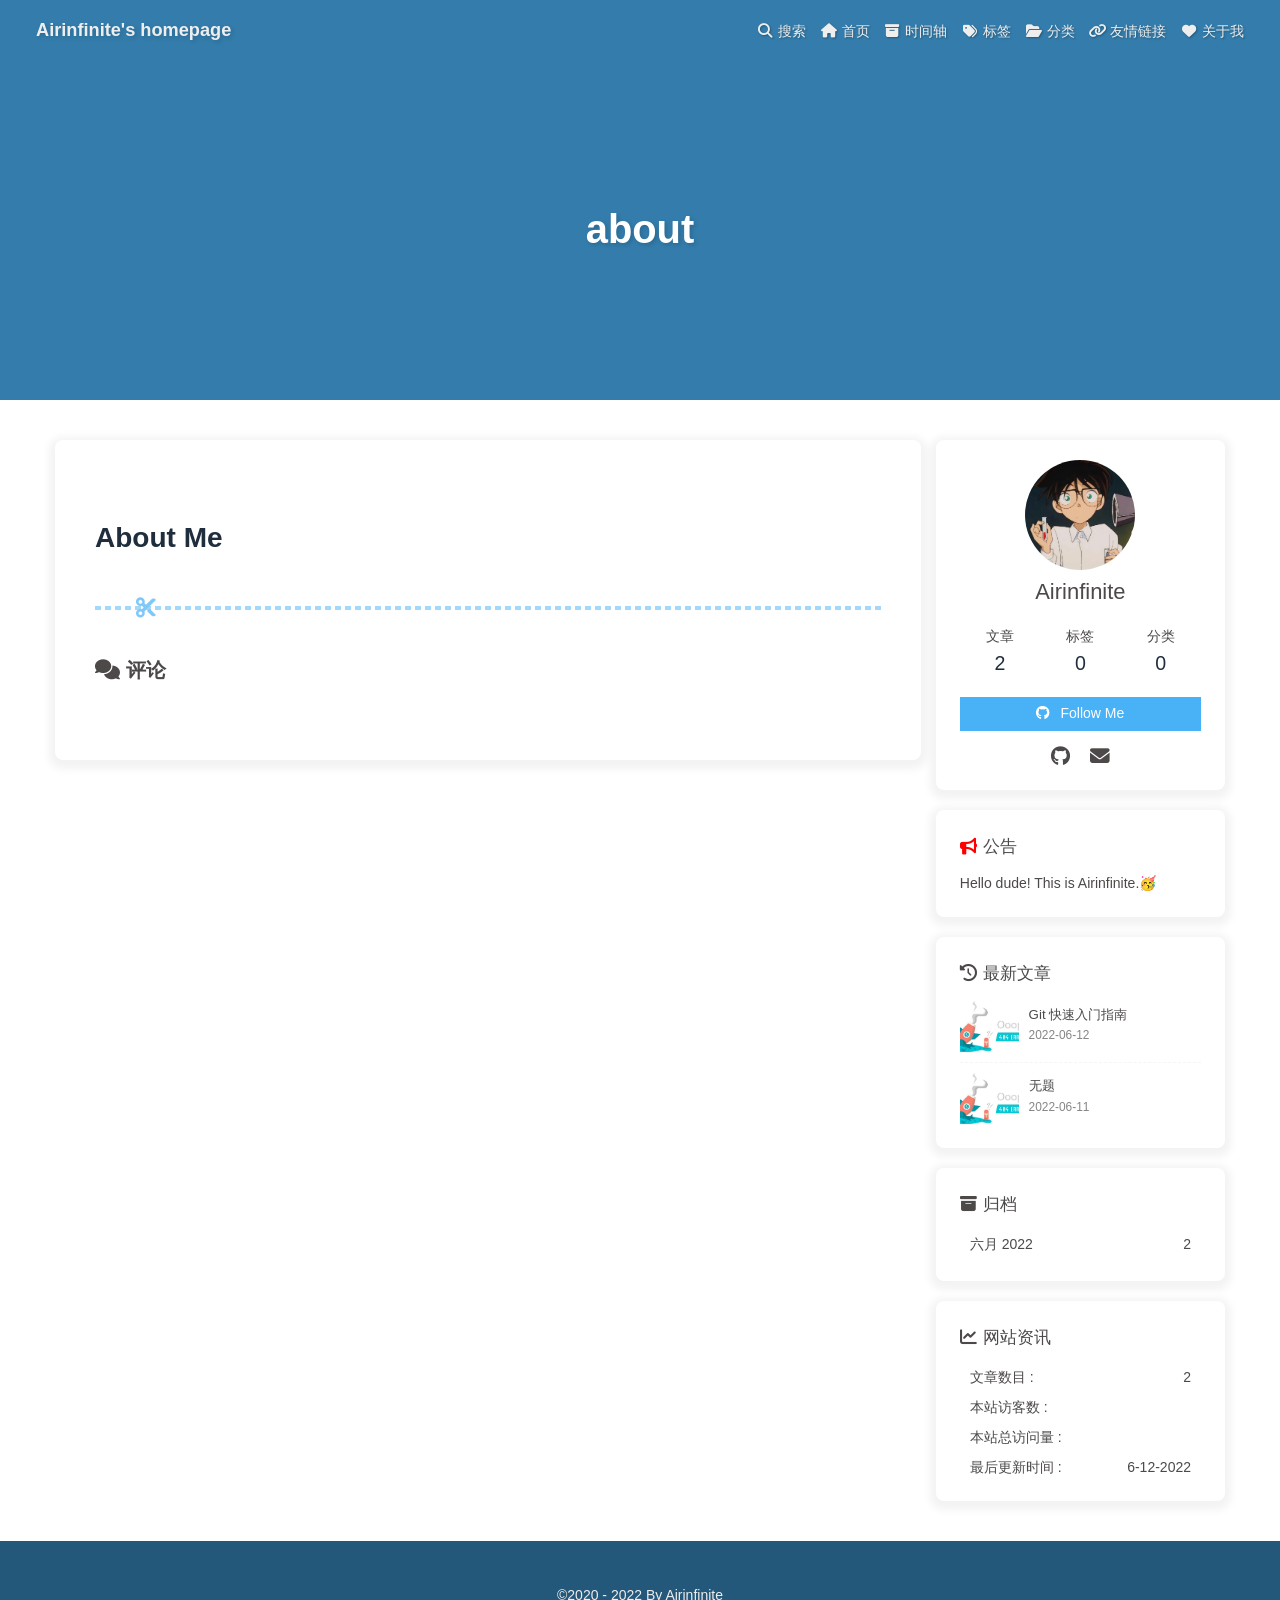
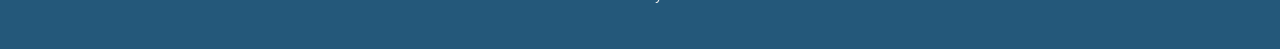
==== commit 8cd93d92: "Site updated: 2022-06-12 15:21:15" ====
--- a/about/index.html
+++ b/about/index.html
@@ -160,7 +160,7 @@
       }
     }
     detectApple()
-    })(window)</script><meta name="generator" content="Hexo 6.2.0"></head><body><div id="sidebar"><div id="menu-mask"></div><div id="sidebar-menus"><div class="avatar-img is-center"><img src="/./img/avator.jpeg" onerror="onerror=null;src='/img/friend_404.gif'" alt="avatar"/></div><div class="sidebar-site-data site-data is-center"><a href="/archives/"><div class="headline">文章</div><div class="length-num">1</div></a><a href="/tags/"><div class="headline">标签</div><div class="length-num">0</div></a><a href="/categories/"><div class="headline">分类</div><div class="length-num">0</div></a></div><hr/><div class="menus_items"><div class="menus_item"><a class="site-page" href="/"><i class="fa-fw fas fa-home"></i><span> 首页</span></a></div><div class="menus_item"><a class="site-page" href="/archives/"><i class="fa-fw fas fa-archive"></i><span> 时间轴</span></a></div><div class="menus_item"><a class="site-page" href="/tags/"><i class="fa-fw fas fa-tags"></i><span> 标签</span></a></div><div class="menus_item"><a class="site-page" href="/categories/"><i class="fa-fw fas fa-folder-open"></i><span> 分类</span></a></div><div class="menus_item"><a class="site-page" href="/link/"><i class="fa-fw fas fa-link"></i><span> 友情链接</span></a></div><div class="menus_item"><a class="site-page" href="/about/"><i class="fa-fw fas fa-heart"></i><span> 关于我</span></a></div></div></div></div><div class="page" id="body-wrap"><header class="not-home-page" id="page-header"><nav id="nav"><span id="blog_name"><a id="site-name" href="/">Airinfinite's homepage</a></span><div id="menus"><div id="search-button"><a class="site-page social-icon search"><i class="fas fa-search fa-fw"></i><span> 搜索</span></a></div><div class="menus_items"><div class="menus_item"><a class="site-page" href="/"><i class="fa-fw fas fa-home"></i><span> 首页</span></a></div><div class="menus_item"><a class="site-page" href="/archives/"><i class="fa-fw fas fa-archive"></i><span> 时间轴</span></a></div><div class="menus_item"><a class="site-page" href="/tags/"><i class="fa-fw fas fa-tags"></i><span> 标签</span></a></div><div class="menus_item"><a class="site-page" href="/categories/"><i class="fa-fw fas fa-folder-open"></i><span> 分类</span></a></div><div class="menus_item"><a class="site-page" href="/link/"><i class="fa-fw fas fa-link"></i><span> 友情链接</span></a></div><div class="menus_item"><a class="site-page" href="/about/"><i class="fa-fw fas fa-heart"></i><span> 关于我</span></a></div></div><div id="toggle-menu"><a class="site-page"><i class="fas fa-bars fa-fw"></i></a></div></div></nav><div id="page-site-info"><h1 id="site-title">about</h1></div></header><main class="layout" id="content-inner"><div id="page"><div id="article-container"><h1 id="About-Me"><a href="#About-Me" class="headerlink" title="About Me"></a>About Me</h1></div><hr/><div id="post-comment"><div class="comment-head"><div class="comment-headline"><i class="fas fa-comments fa-fw"></i><span> 评论</span></div></div><div class="comment-wrap"><div><div id="lv-container" data-id="city" data-uid="MTAyMC81NjU4NS8zMzA0OA=="></div></div></div></div></div><div class="aside-content" id="aside-content"><div class="card-widget card-info"><div class="is-center"><div class="avatar-img"><img src="/./img/avator.jpeg" onerror="this.onerror=null;this.src='/img/friend_404.gif'" alt="avatar"/></div><div class="author-info__name">Airinfinite</div><div class="author-info__description"></div></div><div class="card-info-data site-data is-center"><a href="/archives/"><div class="headline">文章</div><div class="length-num">1</div></a><a href="/tags/"><div class="headline">标签</div><div class="length-num">0</div></a><a href="/categories/"><div class="headline">分类</div><div class="length-num">0</div></a></div><a id="card-info-btn" target="_blank" rel="noopener" href="https://github.com/airinfinite"><i class="fab fa-github"></i><span>Follow Me</span></a><div class="card-info-social-icons is-center"><a class="social-icon" href="https://github.com/airinfinite" target="_blank" title="Github"><i class="fab fa-github"></i></a><a class="social-icon" href="mailto:airinfinite@gmail.com" target="_blank" title="Email"><i class="fas fa-envelope"></i></a></div></div><div class="card-widget card-announcement"><div class="item-headline"><i class="fas fa-bullhorn fa-shake"></i><span>公告</span></div><div class="announcement_content">Hello dude! This is Airinfinite.🥳</div></div><div class="sticky_layout"><div class="card-widget card-recent-post"><div class="item-headline"><i class="fas fa-history"></i><span>最新文章</span></div><div class="aside-list"><div class="aside-list-item"><a class="thumbnail" href="/2022/06/11/HelloWorld/" title="无题"><img src="https://i.loli.net/2020/05/01/gkihqEjXxJ5UZ1C.jpg" onerror="this.onerror=null;this.src='/img/404.jpg'" alt="无题"/></a><div class="content"><a class="title" href="/2022/06/11/HelloWorld/" title="无题">无题</a><time datetime="2022-06-11T11:02:10.257Z" title="发表于 2022-06-11 19:02:10">2022-06-11</time></div></div></div></div><div class="card-widget card-archives"><div class="item-headline"><i class="fas fa-archive"></i><span>归档</span></div><ul class="card-archive-list"><li class="card-archive-list-item"><a class="card-archive-list-link" href="/archives/2022/06/"><span class="card-archive-list-date">六月 2022</span><span class="card-archive-list-count">1</span></a></li></ul></div><div class="card-widget card-webinfo"><div class="item-headline"><i class="fas fa-chart-line"></i><span>网站资讯</span></div><div class="webinfo"><div class="webinfo-item"><div class="item-name">文章数目 :</div><div class="item-count">1</div></div><div class="webinfo-item"><div class="item-name">本站访客数 :</div><div class="item-count" id="busuanzi_value_site_uv"></div></div><div class="webinfo-item"><div class="item-name">本站总访问量 :</div><div class="item-count" id="busuanzi_value_site_pv"></div></div><div class="webinfo-item"><div class="item-name">最后更新时间 :</div><div class="item-count" id="last-push-date" data-lastPushDate="2022-06-12T06:59:22.806Z"></div></div></div></div></div></div></main><footer id="footer"><div id="footer-wrap"><div class="copyright">&copy;2020 - 2022 By Airinfinite</div></div></footer></div><div id="rightside"><div id="rightside-config-hide"><button id="darkmode" type="button" title="浅色和深色模式转换"><i class="fas fa-adjust"></i></button><button id="hide-aside-btn" type="button" title="单栏和双栏切换"><i class="fas fa-arrows-alt-h"></i></button></div><div id="rightside-config-show"><button id="rightside_config" type="button" title="设置"><i class="fas fa-cog fa-spin"></i></button><a id="to_comment" href="#post-comment" title="直达评论"><i class="fas fa-comments"></i></a><button id="go-up" type="button" title="回到顶部"><i class="fas fa-arrow-up"></i></button></div></div><div id="local-search"><div class="search-dialog"><nav class="search-nav"><span class="search-dialog-title">搜索</span><span id="loading-status"></span><button class="search-close-button"><i class="fas fa-times"></i></button></nav><div class="is-center" id="loading-database"><i class="fas fa-spinner fa-pulse"></i><span>  数据库加载中</span></div><div class="search-wrap"><div id="local-search-input"><div class="local-search-box"><input class="local-search-box--input" placeholder="搜索文章" type="text"/></div></div><hr/><div id="local-search-results"></div></div></div><div id="search-mask"></div></div><div><script src="/js/utils.js"></script><script src="/js/main.js"></script><script src="https://cdn.jsdelivr.net/npm/@fancyapps/ui/dist/fancybox.umd.js"></script><script src="/js/search/local-search.js"></script><div class="js-pjax"><script>function loadLivere () {
+    })(window)</script><meta name="generator" content="Hexo 6.2.0"></head><body><div id="sidebar"><div id="menu-mask"></div><div id="sidebar-menus"><div class="avatar-img is-center"><img src="/./img/avator.jpeg" onerror="onerror=null;src='/img/friend_404.gif'" alt="avatar"/></div><div class="sidebar-site-data site-data is-center"><a href="/archives/"><div class="headline">文章</div><div class="length-num">2</div></a><a href="/tags/"><div class="headline">标签</div><div class="length-num">0</div></a><a href="/categories/"><div class="headline">分类</div><div class="length-num">0</div></a></div><hr/><div class="menus_items"><div class="menus_item"><a class="site-page" href="/"><i class="fa-fw fas fa-home"></i><span> 首页</span></a></div><div class="menus_item"><a class="site-page" href="/archives/"><i class="fa-fw fas fa-archive"></i><span> 时间轴</span></a></div><div class="menus_item"><a class="site-page" href="/tags/"><i class="fa-fw fas fa-tags"></i><span> 标签</span></a></div><div class="menus_item"><a class="site-page" href="/categories/"><i class="fa-fw fas fa-folder-open"></i><span> 分类</span></a></div><div class="menus_item"><a class="site-page" href="/link/"><i class="fa-fw fas fa-link"></i><span> 友情链接</span></a></div><div class="menus_item"><a class="site-page" href="/about/"><i class="fa-fw fas fa-heart"></i><span> 关于我</span></a></div></div></div></div><div class="page" id="body-wrap"><header class="not-home-page" id="page-header"><nav id="nav"><span id="blog_name"><a id="site-name" href="/">Airinfinite's homepage</a></span><div id="menus"><div id="search-button"><a class="site-page social-icon search"><i class="fas fa-search fa-fw"></i><span> 搜索</span></a></div><div class="menus_items"><div class="menus_item"><a class="site-page" href="/"><i class="fa-fw fas fa-home"></i><span> 首页</span></a></div><div class="menus_item"><a class="site-page" href="/archives/"><i class="fa-fw fas fa-archive"></i><span> 时间轴</span></a></div><div class="menus_item"><a class="site-page" href="/tags/"><i class="fa-fw fas fa-tags"></i><span> 标签</span></a></div><div class="menus_item"><a class="site-page" href="/categories/"><i class="fa-fw fas fa-folder-open"></i><span> 分类</span></a></div><div class="menus_item"><a class="site-page" href="/link/"><i class="fa-fw fas fa-link"></i><span> 友情链接</span></a></div><div class="menus_item"><a class="site-page" href="/about/"><i class="fa-fw fas fa-heart"></i><span> 关于我</span></a></div></div><div id="toggle-menu"><a class="site-page"><i class="fas fa-bars fa-fw"></i></a></div></div></nav><div id="page-site-info"><h1 id="site-title">about</h1></div></header><main class="layout" id="content-inner"><div id="page"><div id="article-container"><h1 id="About-Me"><a href="#About-Me" class="headerlink" title="About Me"></a>About Me</h1></div><hr/><div id="post-comment"><div class="comment-head"><div class="comment-headline"><i class="fas fa-comments fa-fw"></i><span> 评论</span></div></div><div class="comment-wrap"><div><div id="lv-container" data-id="city" data-uid="MTAyMC81NjU4NS8zMzA0OA=="></div></div></div></div></div><div class="aside-content" id="aside-content"><div class="card-widget card-info"><div class="is-center"><div class="avatar-img"><img src="/./img/avator.jpeg" onerror="this.onerror=null;this.src='/img/friend_404.gif'" alt="avatar"/></div><div class="author-info__name">Airinfinite</div><div class="author-info__description"></div></div><div class="card-info-data site-data is-center"><a href="/archives/"><div class="headline">文章</div><div class="length-num">2</div></a><a href="/tags/"><div class="headline">标签</div><div class="length-num">0</div></a><a href="/categories/"><div class="headline">分类</div><div class="length-num">0</div></a></div><a id="card-info-btn" target="_blank" rel="noopener" href="https://github.com/airinfinite"><i class="fab fa-github"></i><span>Follow Me</span></a><div class="card-info-social-icons is-center"><a class="social-icon" href="https://github.com/airinfinite" target="_blank" title="Github"><i class="fab fa-github"></i></a><a class="social-icon" href="mailto:airinfinite@gmail.com" target="_blank" title="Email"><i class="fas fa-envelope"></i></a></div></div><div class="card-widget card-announcement"><div class="item-headline"><i class="fas fa-bullhorn fa-shake"></i><span>公告</span></div><div class="announcement_content">Hello dude! This is Airinfinite.🥳</div></div><div class="sticky_layout"><div class="card-widget card-recent-post"><div class="item-headline"><i class="fas fa-history"></i><span>最新文章</span></div><div class="aside-list"><div class="aside-list-item"><a class="thumbnail" href="/2022/06/12/git_quick_guide/" title="Git 快速入门指南"><img src="https://i.loli.net/2020/05/01/gkihqEjXxJ5UZ1C.jpg" onerror="this.onerror=null;this.src='/img/404.jpg'" alt="Git 快速入门指南"/></a><div class="content"><a class="title" href="/2022/06/12/git_quick_guide/" title="Git 快速入门指南">Git 快速入门指南</a><time datetime="2022-06-12T07:30:00.000Z" title="发表于 2022-06-12 15:30:00">2022-06-12</time></div></div><div class="aside-list-item"><a class="thumbnail" href="/2022/06/11/HelloWorld/" title="无题"><img src="https://i.loli.net/2020/05/01/gkihqEjXxJ5UZ1C.jpg" onerror="this.onerror=null;this.src='/img/404.jpg'" alt="无题"/></a><div class="content"><a class="title" href="/2022/06/11/HelloWorld/" title="无题">无题</a><time datetime="2022-06-11T11:02:10.257Z" title="发表于 2022-06-11 19:02:10">2022-06-11</time></div></div></div></div><div class="card-widget card-archives"><div class="item-headline"><i class="fas fa-archive"></i><span>归档</span></div><ul class="card-archive-list"><li class="card-archive-list-item"><a class="card-archive-list-link" href="/archives/2022/06/"><span class="card-archive-list-date">六月 2022</span><span class="card-archive-list-count">2</span></a></li></ul></div><div class="card-widget card-webinfo"><div class="item-headline"><i class="fas fa-chart-line"></i><span>网站资讯</span></div><div class="webinfo"><div class="webinfo-item"><div class="item-name">文章数目 :</div><div class="item-count">2</div></div><div class="webinfo-item"><div class="item-name">本站访客数 :</div><div class="item-count" id="busuanzi_value_site_uv"></div></div><div class="webinfo-item"><div class="item-name">本站总访问量 :</div><div class="item-count" id="busuanzi_value_site_pv"></div></div><div class="webinfo-item"><div class="item-name">最后更新时间 :</div><div class="item-count" id="last-push-date" data-lastPushDate="2022-06-12T07:21:11.830Z"></div></div></div></div></div></div></main><footer id="footer"><div id="footer-wrap"><div class="copyright">&copy;2020 - 2022 By Airinfinite</div></div></footer></div><div id="rightside"><div id="rightside-config-hide"><button id="darkmode" type="button" title="浅色和深色模式转换"><i class="fas fa-adjust"></i></button><button id="hide-aside-btn" type="button" title="单栏和双栏切换"><i class="fas fa-arrows-alt-h"></i></button></div><div id="rightside-config-show"><button id="rightside_config" type="button" title="设置"><i class="fas fa-cog fa-spin"></i></button><a id="to_comment" href="#post-comment" title="直达评论"><i class="fas fa-comments"></i></a><button id="go-up" type="button" title="回到顶部"><i class="fas fa-arrow-up"></i></button></div></div><div id="local-search"><div class="search-dialog"><nav class="search-nav"><span class="search-dialog-title">搜索</span><span id="loading-status"></span><button class="search-close-button"><i class="fas fa-times"></i></button></nav><div class="is-center" id="loading-database"><i class="fas fa-spinner fa-pulse"></i><span>  数据库加载中</span></div><div class="search-wrap"><div id="local-search-input"><div class="local-search-box"><input class="local-search-box--input" placeholder="搜索文章" type="text"/></div></div><hr/><div id="local-search-results"></div></div></div><div id="search-mask"></div></div><div><script src="/js/utils.js"></script><script src="/js/main.js"></script><script src="https://cdn.jsdelivr.net/npm/@fancyapps/ui/dist/fancybox.umd.js"></script><script src="/js/search/local-search.js"></script><div class="js-pjax"><script>function loadLivere () {
   if (typeof LivereTower === 'object') {
     window.LivereTower.init()
   }
